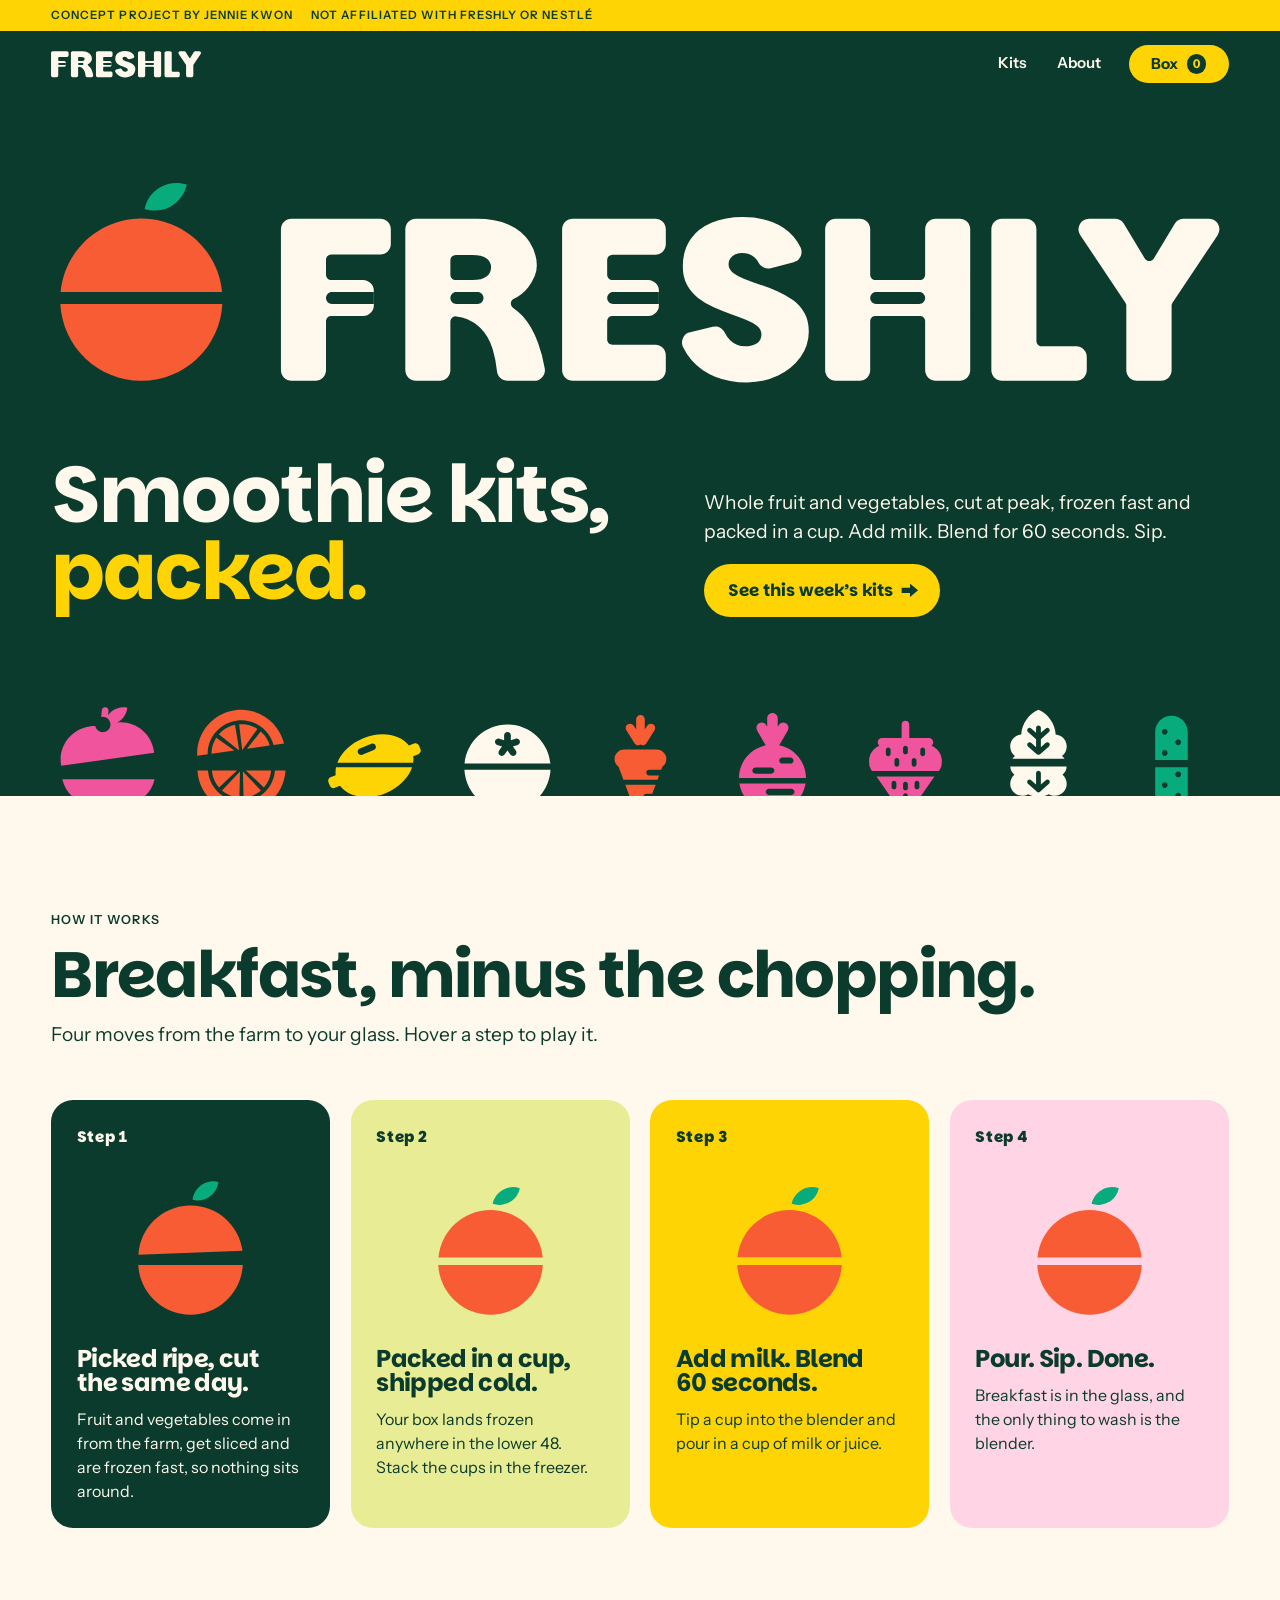
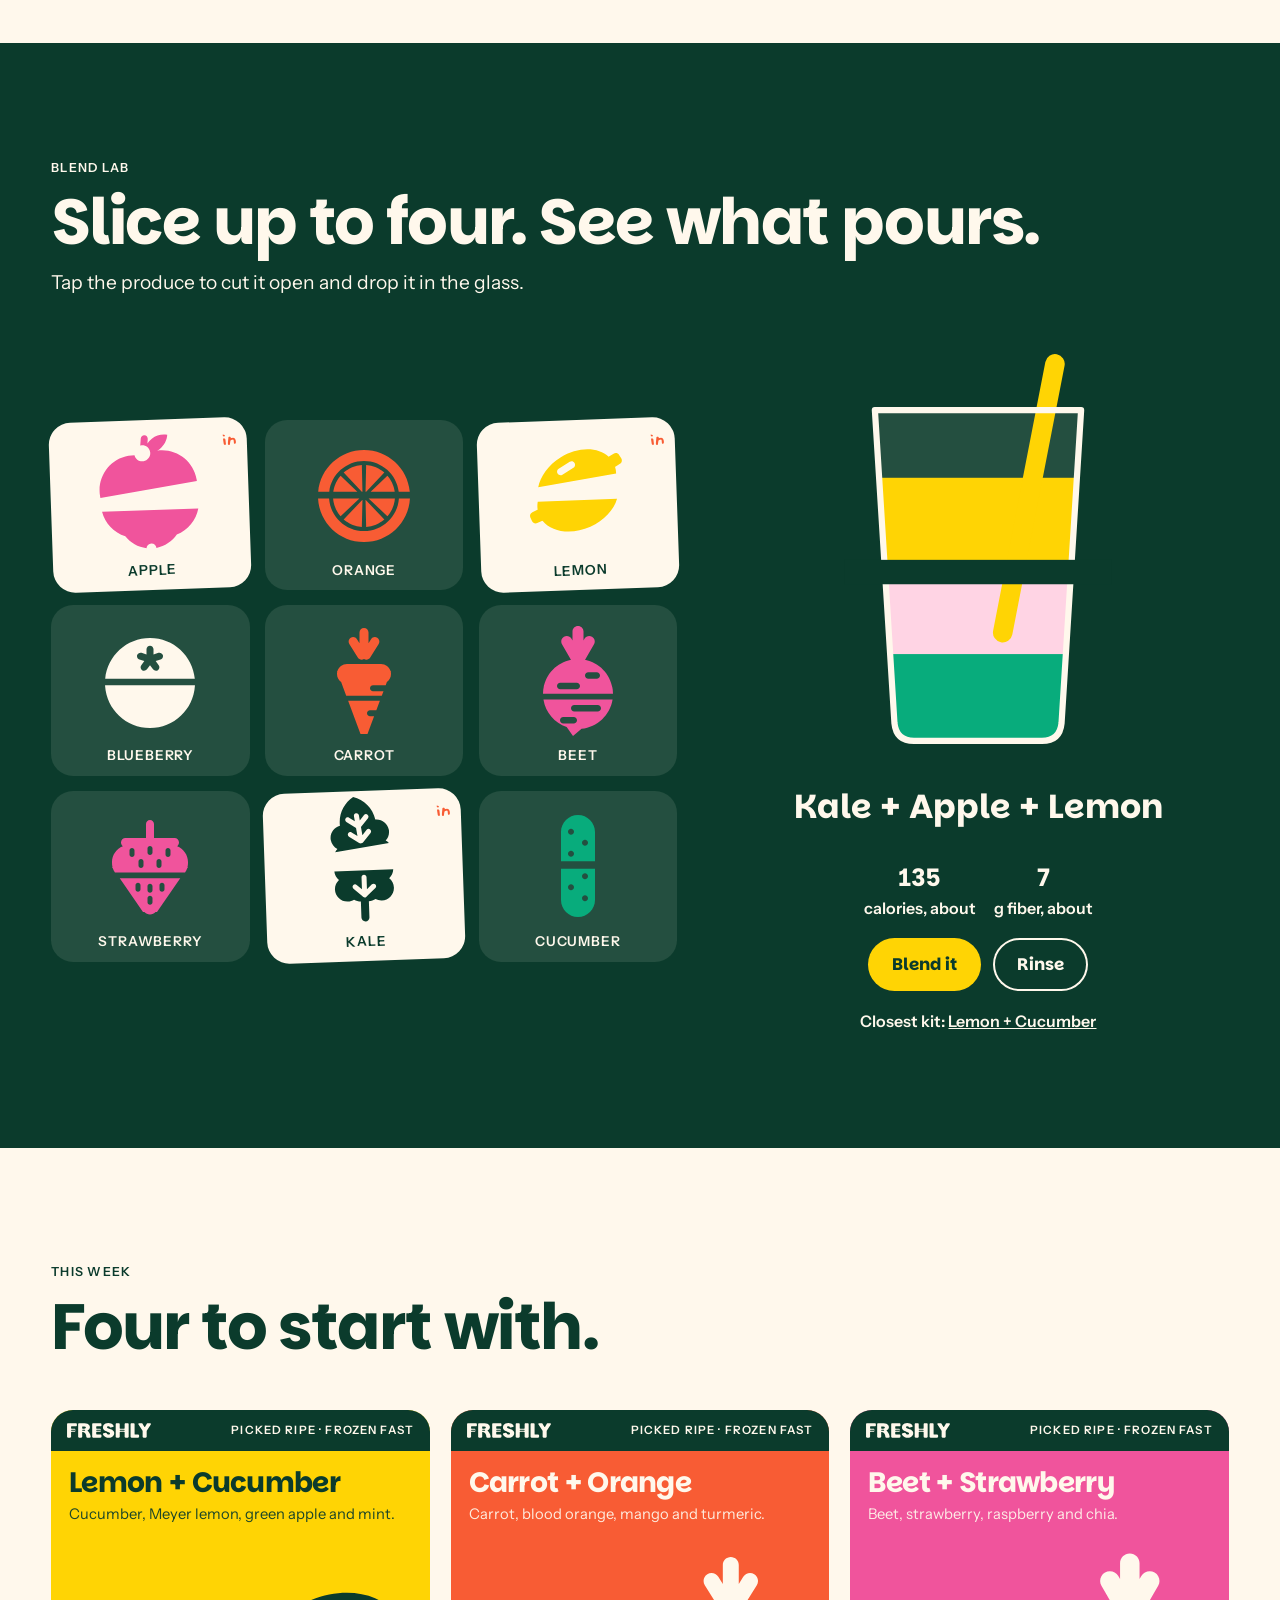
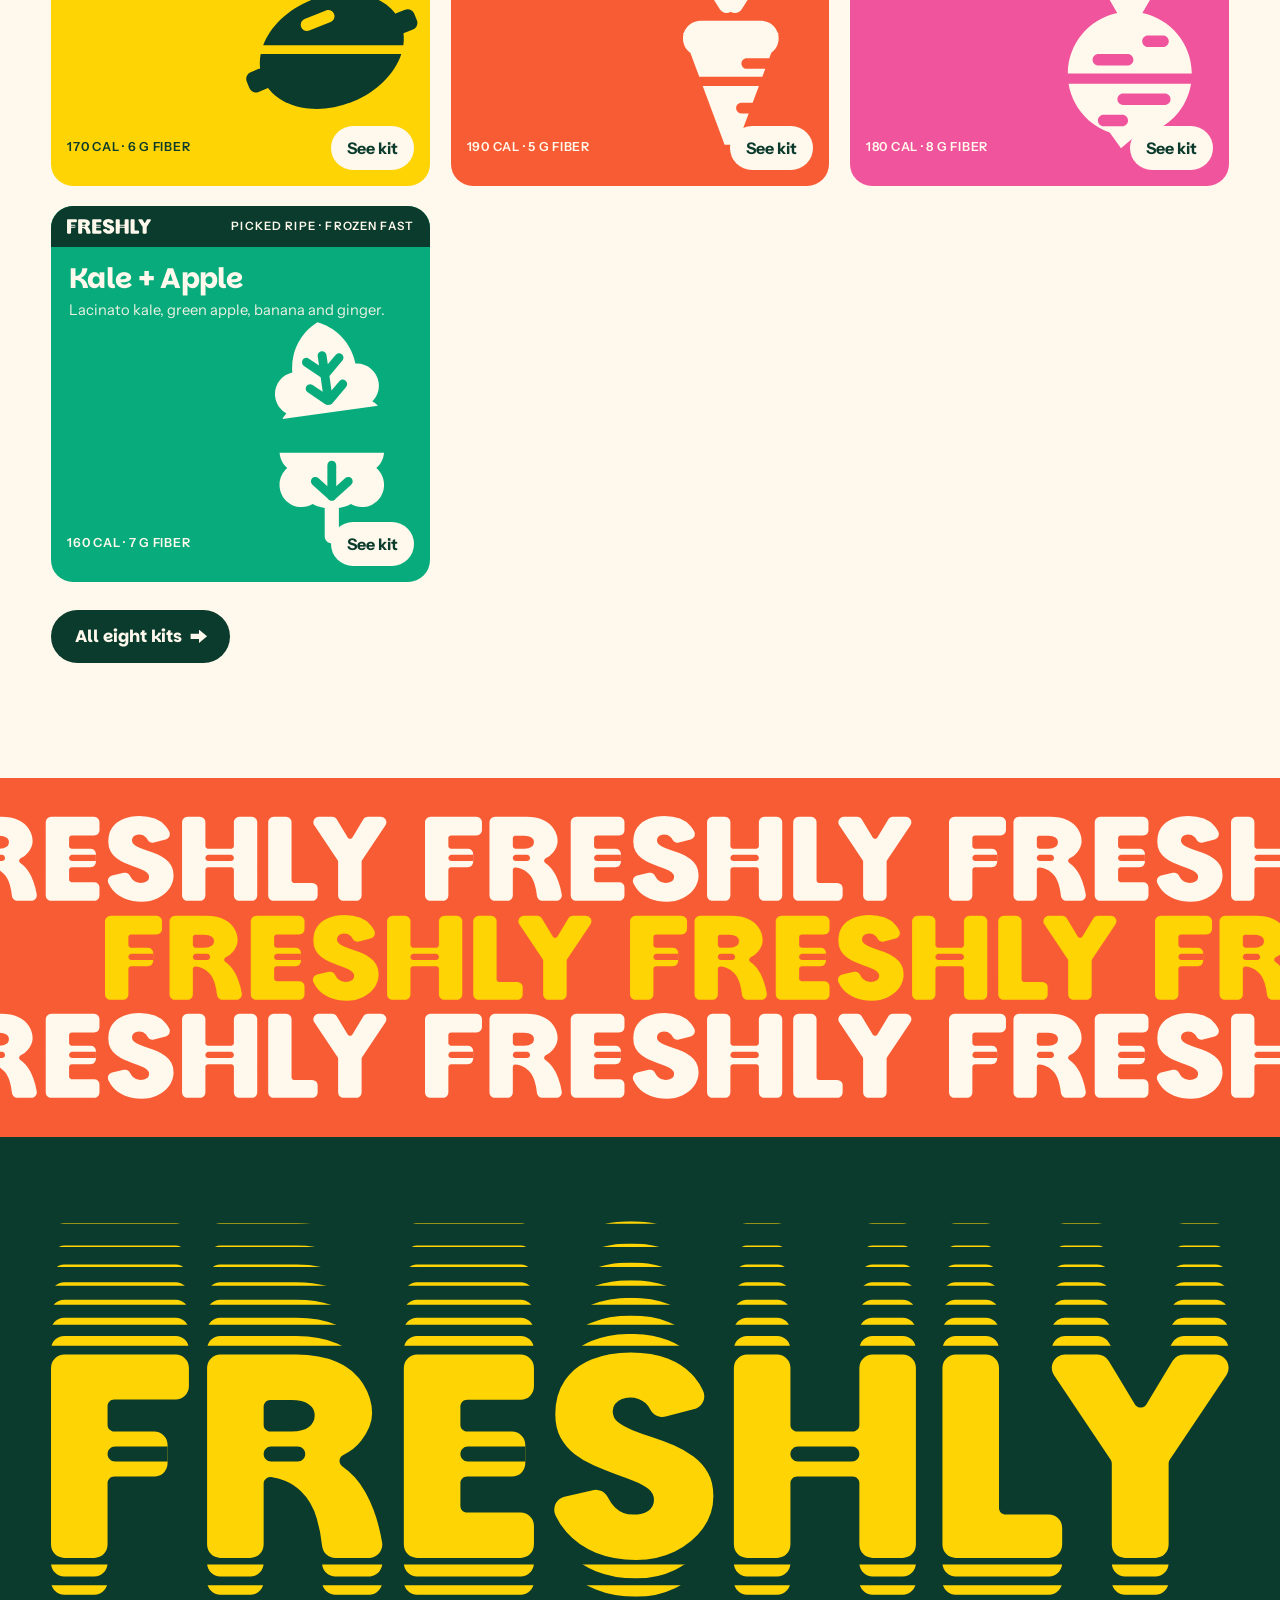
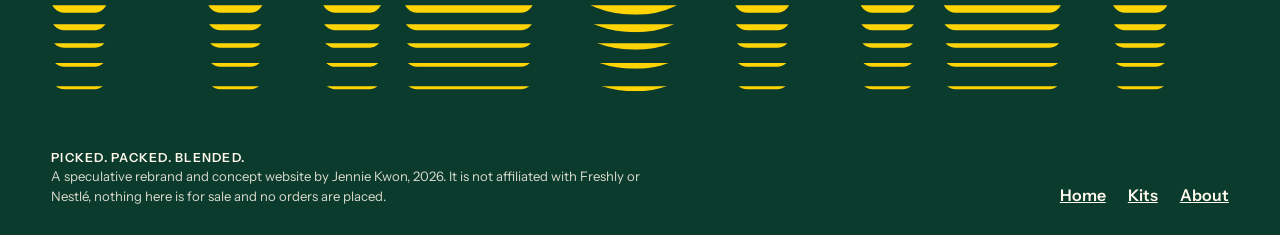
==== index.html @ 8cfa73c0 "About page: mockup photos, credit heading, bold headings - Add an "Out in the world" section with tw" ====
<!doctype html>
<html lang="en">
<head>
<meta charset="utf-8">
<meta name="viewport" content="width=device-width, initial-scale=1, viewport-fit=cover">
<title>Freshly Smoothie Kits</title>
<meta name="description" content="Freshly smoothie kits: whole fruit and vegetables, cut at peak, frozen fast. A speculative rebrand by Jennie Kwon.">
<link rel="preconnect" href="https://fonts.googleapis.com">
<link rel="preconnect" href="https://fonts.gstatic.com" crossorigin>
<link rel="stylesheet" href="https://fonts.googleapis.com/css2?family=Instrument+Sans:ital,wght@0,400..700;1,400..700&family=Mansalva&family=Parkinsans:wght@300..800&display=swap">
<link rel="stylesheet" href="css/site.css?v=20261005b">
</head>
<body>

<main>
  <section class="hero on-deep" aria-labelledby="hero-title">
    <div class="wrap">
      <div class="lockup-stage" id="lockup"></div>
      <div class="hero-copy">
        <h1 id="hero-title">Smoothie kits, <span id="tick">picked.</span></h1>
        <div style="display:grid; gap:18px;">
          <p class="lede">Whole fruit and vegetables, cut at peak, frozen fast and packed in a cup. Add milk. Blend for 60 seconds. Sip.</p>
          <div class="hero-actions">
            <a class="btn" href="menu.html">See this week’s kits <svg class="arrow right" viewBox="0 0 100 124" aria-hidden="true"><path d="M 30 0 L 70 0 L 70 64 L 100 64 L 50 124 L 0 64 L 30 64 Z"/></svg></a>
          </div>
        </div>
      </div>
    </div>
    <div class="shelf-clip"><div class="shelf" id="shelf" aria-label="Produce you can slice open"></div></div>
  </section>

  <section class="section on-oat" aria-labelledby="how-title">
    <div class="wrap">
      <div class="section-head">
        <p class="eyebrow">How it works</p>
        <h2 id="how-title">Breakfast, minus the chopping.</h2>
        <p class="lede">Four moves from the farm to your glass. Hover a step to play it.</p>
      </div>
      <ol class="steps" id="steps" style="list-style:none; padding:0; margin:0;"></ol>
    </div>
  </section>

  <section class="section on-deep" aria-labelledby="lab-title">
    <div class="wrap">
      <div class="section-head">
        <p class="eyebrow">Blend lab</p>
        <h2 id="lab-title">Slice up to four. See what pours.</h2>
        <p class="lede">Tap the produce to cut it open and drop it in the glass.</p>
      </div>
      <div class="lab">
        <div class="picker" id="picker" role="group" aria-label="Choose produce"></div>
        <div class="glass-card">
          <div class="glass" id="glass"></div>
          <p class="blend-name" id="blend-name" aria-live="polite">An empty glass</p>
          <div class="blend-stats"><span><b id="st-cal">0</b>calories, about</span><span><b id="st-fib">0</b>g fiber, about</span></div>
          <div class="hero-actions" style="justify-content:center;">
            <button class="btn" id="blend" type="button">Blend it</button>
            <button class="btn ghost" id="rinse" type="button">Rinse</button>
          </div>
          <p id="closest" style="min-height:1.5em; font-weight:600;"></p>
        </div>
      </div>
    </div>
  </section>

  <section class="section on-oat" aria-labelledby="kits-title">
    <div class="wrap">
      <div class="section-head">
        <p class="eyebrow">This week</p>
        <h2 id="kits-title">Four to start with.</h2>
      </div>
      <div class="kits" id="teaser"></div>
      <p style="margin-top:28px;"><a class="btn" href="menu.html" style="background:var(--deep); color:var(--oat);">All eight kits <svg class="arrow right" viewBox="0 0 100 124" aria-hidden="true"><path d="M 30 0 L 70 0 L 70 64 L 100 64 L 50 124 L 0 64 L 30 64 Z"/></svg></a></p>
    </div>
  </section>

  <section class="on-carrot" aria-label="Freshly, stacked" style="--row2: var(--lemon);">
    <div id="stack"></div>
  </section>
</main>

<script src="https://cdnjs.cloudflare.com/ajax/libs/gsap/3.12.5/gsap.min.js"></script>
<script src="js/assets.js?v=20261005b"></script>
<script src="js/fresh.js?v=20261005b"></script>
<script src="js/home.js?v=20261005b"></script>
</body>
</html>
---- css/site.css ----
/* Freshly — smoothie kits. Speculative rebrand by Jennie Kwon.
   Layout idea: a produce stand. Flat color fields stacked like crates, the wordmark as signage,
   icons you can slice open. One committed look (the brand palette), no dark variant. */
:root {
  --kale: #08AC7C;
  --deep: #0B3B2C;
  --oat: #FFF8EC;
  --carrot: #F85C34;
  --beet: #F0549C;
  --lemon: #FFD404;
  --milk: #F8ACCC;
  --blossom: #FFD4E4;
  --cucumber: #E8EC94;
  --blueberry: #1F2B5B;

  --bg: var(--oat);
  --fg: var(--deep);
  --line: color-mix(in srgb, var(--deep) 18%, transparent);

  --display: "Parkinsans", "Arial Rounded MT Bold", "Trebuchet MS", sans-serif;
  --body: "Instrument Sans", "Helvetica Neue", Arial, sans-serif;
  --hand: "Mansalva", "Bradley Hand", "Comic Sans MS", cursive;

  --gutter: clamp(16px, 4vw, 56px);
  --radius: 22px;
  --spring: cubic-bezier(.34, 1.56, .64, 1);
  --snap: cubic-bezier(.2, .9, .2, 1);
  color-scheme: light;
}

*, *::before, *::after { box-sizing: border-box; }
html { scroll-behavior: smooth; }
body {
  margin: 0;
  background: var(--bg);
  color: var(--fg);
  font-family: var(--body);
  font-size: clamp(16px, 1.05vw, 18px);
  line-height: 1.5;
  -webkit-font-smoothing: antialiased;
  overflow-x: hidden;
}
[hidden] { display: none !important; }
img, svg { max-width: 100%; }
a { color: inherit; }
button { font: inherit; color: inherit; cursor: pointer; }
:focus-visible { outline: 3px solid var(--lemon); outline-offset: 3px; border-radius: 6px; }
h1, h2, h3 { font-family: var(--display); font-weight: 700; line-height: .98; letter-spacing: -.025em; margin: 0; text-wrap: balance; }
p { margin: 0; }
.wrap { padding-inline: var(--gutter); max-width: 1480px; margin-inline: auto; }
.eyebrow { font-weight: 600; font-size: .78rem; letter-spacing: .1em; text-transform: uppercase; }
.hand { font-family: var(--hand); font-weight: 400; letter-spacing: 0; }
.lede { font-size: clamp(1.05rem, 1.5vw, 1.35rem); max-width: 34em; }

/* color fields: every section sets its own ground + ink, and tells the wordmark what to cut with */
.on-deep   { --bg: var(--deep);   --fg: var(--oat);  background: var(--bg); color: var(--fg); }
.on-oat    { --bg: var(--oat);    --fg: var(--deep); background: var(--bg); color: var(--fg); }
.on-kale   { --bg: var(--kale);   --fg: var(--oat);  background: var(--bg); color: var(--fg); }
.on-carrot { --bg: var(--carrot); --fg: var(--oat);  background: var(--bg); color: var(--fg); }
.on-lemon  { --bg: var(--lemon);  --fg: var(--deep); background: var(--bg); color: var(--fg); }
.on-beet   { --bg: var(--beet);   --fg: var(--oat);  background: var(--bg); color: var(--fg); }
.on-blossom{ --bg: var(--blossom);--fg: var(--deep); background: var(--bg); color: var(--fg); }
.on-cucumber{--bg: var(--cucumber);--fg: var(--deep);background: var(--bg); color: var(--fg); }
.on-blueberry{--bg: var(--blueberry);--fg: var(--oat);background: var(--bg); color: var(--fg); }
.on-milk   { --bg: var(--milk);   --fg: var(--deep); background: var(--bg); color: var(--fg); }

/* ---------- header ---------- */
.concept-note {
  margin: 0; padding: 7px var(--gutter); display: flex; flex-wrap: wrap; gap: 2px 18px;
  background: var(--lemon); color: var(--deep);
  font-weight: 600; font-size: .72rem; letter-spacing: .09em; text-transform: uppercase;
}
.site-head {
  position: sticky; top: env(safe-area-inset-top, 0px); z-index: 40;
  display: flex; align-items: center; justify-content: space-between; gap: 16px;
  padding: 14px var(--gutter);
  background: var(--deep); color: var(--oat); --bg: var(--deep);
}
.site-head .brand { display: block; width: clamp(108px, 12vw, 150px); color: var(--oat); }
.site-head nav { display: flex; align-items: center; gap: clamp(10px, 2vw, 28px); font-weight: 600; font-size: .95rem; }
.site-head nav a { text-decoration: none; }
.site-head nav a:not(.box-pill) { padding: 6px 2px; border-bottom: 2px solid transparent; }
.site-head nav a:not(.box-pill):hover, .site-head nav a[aria-current="page"] { border-bottom-color: var(--lemon); }
.box-pill {
  display: inline-flex; align-items: center; justify-content: center; gap: 9px; min-width: 6.6em; border-radius: 999px;
  background: var(--lemon); color: var(--deep); padding: 9px 22px; font-weight: 700; line-height: 1; text-decoration: none;
  transition: transform .35s var(--spring);
}
.box-pill:hover { transform: scale(1.06) rotate(-2deg); }
.box-pill .n { display: inline-grid; place-items: center; min-width: 1.6em; height: 1.6em; border-radius: 999px; background: var(--deep); color: var(--lemon); font-size: .8em; font-variant-numeric: tabular-nums; }
.box-pill.bump { animation: bump .5s var(--spring); }
@keyframes bump { 40% { transform: scale(1.25) rotate(-6deg); } }

/* ---------- buttons ---------- */
.btn {
  display: inline-flex; align-items: center; gap: 10px; border: 0; border-radius: 999px; text-decoration: none;
  font-family: var(--display); font-weight: 700; font-size: 1.05rem; padding: 14px 24px;
  background: var(--lemon); color: var(--deep);
  transition: transform .35s var(--spring), background .2s;
}
/* Hover states grow or tilt in place. They never slide away: an element that moves out from under a resting
   cursor loses its hover, comes back, and flickers. */
.btn:hover { transform: scale(1.05) rotate(-1.5deg); }
.btn:active { transform: scale(.96); }
.btn.ghost { background: transparent; color: inherit; box-shadow: inset 0 0 0 2px currentColor; }
.btn .arrow { width: .8em; transition: transform .35s var(--spring); }
.btn:hover .arrow { transform: translateX(5px); }
.arrow { display: inline-block; width: 1em; fill: currentColor; }
.arrow.right { rotate: -90deg; } .arrow.left { rotate: 90deg; } .arrow.up { rotate: 180deg; }

/* ---------- wordmark, symbol, icons ---------- */
.wm { display: block; width: 100%; height: auto; overflow: visible; color: inherit; }
.wm .wm-body { fill: currentColor; }
.wm .wm-cut { fill: var(--cut, var(--bg)); }
.wm .wm-l { transform-box: fill-box; transform-origin: 50% 100%; }
.sym { display: block; width: 100%; height: auto; overflow: visible; }
.sym .sym-orange { fill: var(--orange, var(--carrot)); }
.sym .sym-leaf { fill: var(--leaf, var(--kale)); }
.sym .sym-dome, .sym .sym-leaf-g { transition: transform .55s var(--spring); transform-box: view-box; }
.sym.liftable:hover .sym-dome, .sym.open .sym-dome { transform: translateY(-16px) rotate(-7deg); }
.sym.liftable:hover .sym-leaf-g, .sym.open .sym-leaf-g { transform: translateY(-22px) rotate(-14deg); }

.icon { display: block; width: 100%; height: auto; overflow: visible; fill: currentColor; }
.icon .ico-top, .icon .ico-bot { transition: transform .5s var(--spring); transform-box: view-box; }
.cuttable:hover .sym-dome { transform: translateY(-16px) rotate(-7deg); }
.cuttable:hover .sym-leaf-g { transform: translateY(-22px) rotate(-14deg); }
.cuttable:hover .ico-top, .cuttable:focus-visible .ico-top, .is-open .ico-top { transform: translateY(-13px) rotate(-8deg); }
.cuttable:hover .ico-bot, .cuttable:focus-visible .ico-bot, .is-open .ico-bot { transform: translateY(5px); }
.doodle { display: block; width: 100%; height: auto; overflow: visible; color: inherit; }

/* ---------- interactive type ---------- */
.wave { font-variation-settings: "wght" 700; }
.wave .ch { display: inline-block; text-align: center; font-variation-settings: "wght" var(--w, 700); }   /* eased in script, box width locked there too */
.wave.measuring .ch { font-variation-settings: "wght" 700 !important; }

.ticker { display: inline-grid; height: 1.05em; overflow: hidden; vertical-align: bottom; }
.ticker > span { grid-area: 1 / 1; display: block; transform: translateY(110%); }
.ticker > span.in { transform: none; transition: transform .6s var(--spring); }
.ticker > span.out { transform: translateY(-110%); transition: transform .45s var(--snap); }

.stack-marquee { overflow: hidden; padding-block: clamp(18px, 3vw, 40px); display: grid; gap: clamp(6px, 1vw, 14px); }
.stack-marquee .row { display: flex; gap: clamp(18px, 3vw, 48px); width: max-content; will-change: transform; }
.stack-marquee .row .wm { width: clamp(280px, 38vw, 620px); flex: none; }
.stack-marquee .row:nth-child(2) { color: var(--row2, var(--lemon)); }

/* ---------- hero ---------- */
.hero { padding-block: clamp(28px, 5vw, 72px) 0; position: relative; }
.hero .lockup-stage { width: min(100%, 1180px); }
.hero .lockup-stage svg { display: block; width: 100%; height: auto; overflow: visible; }
.hero-copy { display: grid; gap: 22px; margin-top: clamp(26px, 4vw, 54px); grid-template-columns: minmax(0, 1.2fr) minmax(0, 1fr); align-items: end; }
.hero-copy h1 { font-size: clamp(2.3rem, 6.2vw, 5.6rem); }
.hero-copy h1 .ticker { color: var(--lemon); }
.hero-actions { display: flex; flex-wrap: wrap; gap: 12px; align-items: center; }
.shelf { display: grid; grid-template-columns: repeat(9, minmax(0, 1fr)); gap: clamp(4px, 1.4vw, 22px); margin-top: clamp(30px, 5vw, 70px); padding-inline: var(--gutter); }
.shelf button { background: none; border: 0; padding: 0; translate: 0 22%; transition: translate .45s var(--spring); }
.shelf button:hover, .shelf button:focus-visible { translate: 0 6%; }
.shelf-clip { overflow: hidden; }

/* ---------- sections ---------- */
.section { padding-block: clamp(56px, 9vw, 130px); }
.section-head { display: grid; gap: 14px; margin-bottom: clamp(26px, 4vw, 56px); }
.section-head h2 { font-size: clamp(2rem, 5vw, 4.4rem); }

.steps { display: grid; grid-template-columns: repeat(4, minmax(0, 1fr)); gap: clamp(12px, 1.6vw, 24px); }
.step { --pad: clamp(18px, 2vw, 28px); border-radius: var(--radius); padding: var(--pad); display: grid; gap: 12px; align-content: start; min-width: 0; overflow: hidden; transition: transform .45s var(--spring); }
.step:hover { transform: scale(1.025) rotate(-.6deg); }
.step-art { margin-inline: calc(-1 * var(--pad)); }   /* full bleed, so the orange can roll off the card's own edge */
.step h3 { font-size: clamp(1.3rem, 1.9vw, 1.8rem); }
.step .num { font-family: var(--display); font-weight: 800; font-size: .95rem; letter-spacing: .04em; }

/* blend lab */
.lab { display: grid; grid-template-columns: minmax(0, 1.25fr) minmax(0, 1fr); gap: clamp(20px, 4vw, 64px); align-items: center; }
.picker { display: grid; grid-template-columns: repeat(3, minmax(0, 1fr)); gap: clamp(8px, 1.2vw, 16px); }
.pick { position: relative; border: 0; border-radius: var(--radius); background: color-mix(in srgb, var(--oat) 10%, transparent); padding: 14px 14px 10px; display: grid; gap: 6px; justify-items: center; color: var(--c, var(--oat)); transition: background .25s, transform .35s var(--spring); }
.pick .icon { width: min(100%, 120px); }
.pick span { color: var(--oat); font-weight: 600; font-size: .85rem; letter-spacing: .06em; text-transform: uppercase; }
.pick[aria-pressed="true"] { background: var(--oat); color: var(--c-on, var(--c)); transform: rotate(-2deg); }
.pick[aria-pressed="true"] span { color: var(--deep); }
.pick[aria-pressed="true"]::after { content: "in"; position: absolute; top: 8px; right: 10px; font-family: var(--hand); font-size: 1.2rem; color: var(--carrot); }
.pick:disabled { opacity: .35; cursor: not-allowed; }
.glass-card { display: grid; gap: 18px; justify-items: center; text-align: center; }
.glass { width: min(100%, 300px); aspect-ratio: 3 / 4; position: relative; }
.glass svg { width: 100%; height: 100%; overflow: visible; }
.glass .layer { transition: y .6s var(--spring), height .6s var(--spring), fill .5s; }
.glass.blending .liquid { animation: slosh .9s ease-in-out; transform-box: fill-box; transform-origin: 50% 100%; }
@keyframes slosh { 20% { transform: skewX(9deg) scaleY(1.03); } 45% { transform: skewX(-8deg) scaleY(.98); } 70% { transform: skewX(5deg); } }
.blend-name { font-family: var(--display); font-weight: 700; font-size: clamp(1.4rem, 2.6vw, 2.2rem); line-height: 1.05; min-height: 2.1em; display: grid; place-items: center; }
.blend-stats { display: flex; gap: 18px; justify-content: center; font-weight: 600; font-variant-numeric: tabular-nums; }
.blend-stats b { font-family: var(--display); font-size: 1.5rem; display: block; }

/* kit cards */
.kits { display: grid; grid-template-columns: repeat(auto-fill, minmax(min(100%, 280px), 1fr)); gap: clamp(12px, 1.6vw, 24px); }
.kit { --bg: var(--kc); position: relative; border-radius: var(--radius); background: var(--kc); color: var(--ki); display: grid; grid-template-rows: auto 1fr auto; overflow: hidden; min-width: 0; transition: transform .45s var(--spring); }
.kit:hover { transform: scale(1.02) rotate(-.6deg); }
.kit .lid { background: var(--deep); color: var(--oat); --bg: var(--deep); display: flex; justify-content: space-between; align-items: center; gap: 10px; padding: 12px 16px; font-size: .72rem; font-weight: 600; letter-spacing: .1em; text-transform: uppercase; }
.kit .lid .wm { width: 84px; }
.kit .open { all: unset; cursor: pointer; display: grid; padding: 18px 18px 8px; gap: 6px; }
.kit .open:focus-visible { outline: 3px solid var(--deep); outline-offset: -6px; border-radius: var(--radius); }
.kit h3 { font-size: clamp(1.5rem, 2.2vw, 2rem); }
.kit .desc { font-size: .92rem; max-width: 24em; opacity: .92; }
.kit .hero-ico { width: 62%; margin: 10px 0 -14% auto; color: var(--kb); translate: 12% 0; }
.kit .foot { display: flex; align-items: center; justify-content: space-between; gap: 10px; padding: 12px 16px 16px; position: relative; }
.kit .meta { font-size: .78rem; font-weight: 600; letter-spacing: .06em; text-transform: uppercase; }
.stepper { display: inline-flex; align-items: center; gap: 2px; background: var(--oat); color: var(--deep); border-radius: 999px; padding: 4px; font-weight: 700; }
.stepper button { border: 0; background: var(--deep); color: var(--oat); width: 34px; height: 34px; border-radius: 999px; font-size: 1.2rem; line-height: 1; display: grid; place-items: center; transition: transform .3s var(--spring); }
.stepper button:hover { transform: scale(1.12); }
.stepper button:disabled { opacity: .3; cursor: not-allowed; transform: none; }
.stepper output { min-width: 2ch; text-align: center; font-variant-numeric: tabular-nums; }
.add { border: 0; border-radius: 999px; background: var(--oat); color: var(--deep); font-weight: 700; padding: 10px 16px; transition: transform .3s var(--spring); }
.add:hover { transform: scale(1.07) rotate(-2deg); }

/* filters */
.chips { display: flex; flex-wrap: wrap; gap: 8px; }
.chip { border: 0; border-radius: 999px; padding: 9px 16px; font-weight: 600; background: transparent; box-shadow: inset 0 0 0 2px var(--deep); color: var(--deep); transition: transform .3s var(--spring), background .2s, color .2s; }
.chip:hover { transform: scale(1.06); }
.chip[aria-pressed="true"] { background: var(--deep); color: var(--oat); }

/* box bar */
.boxbar { position: sticky; bottom: 0; z-index: 30; background: var(--deep); color: var(--oat); --bg: var(--deep); padding: 12px var(--gutter) calc(12px + env(safe-area-inset-bottom, 0px)); display: flex; flex-wrap: wrap; gap: 12px 22px; align-items: center; justify-content: space-between; }
.boxbar .sizes { display: inline-flex; background: color-mix(in srgb, var(--oat) 14%, transparent); border-radius: 999px; padding: 4px; }
.boxbar .sizes button { border: 0; background: none; color: var(--oat); padding: 6px 14px; border-radius: 999px; font-weight: 700; }
.boxbar .sizes button[aria-pressed="true"] { background: var(--lemon); color: var(--deep); }
.slots { display: flex; gap: 5px; flex-wrap: wrap; flex: 1 1 220px; min-width: 0; }
.slot { width: 20px; height: 20px; border-radius: 6px; background: color-mix(in srgb, var(--oat) 16%, transparent); transition: background .3s, transform .4s var(--spring); }
.slot.full { transform: scale(1.12); }
.boxbar .sum { font-family: var(--display); font-weight: 700; font-variant-numeric: tabular-nums; }
.box-orange { flex: none; width: 50px; height: 50px; border-radius: 50%; overflow: hidden; background: color-mix(in srgb, var(--oat) 14%, transparent); }
.boxbar .note { font-size: .8rem; opacity: .8; flex-basis: 100%; }

/* dialog */
dialog.sheet { border: 0; padding: 0; border-radius: var(--radius); width: min(920px, calc(100vw - 24px)); max-height: calc(100dvh - 24px); background: var(--oat); color: var(--deep); overflow: auto; }
dialog.sheet::backdrop { background: color-mix(in srgb, var(--deep) 62%, transparent); }
.sheet-grid { display: grid; grid-template-columns: minmax(0, 1fr) minmax(0, 1.1fr); }
.sheet-art { --bg: var(--kc); background: var(--kc); color: var(--kb); padding: clamp(20px, 4vw, 48px); display: grid; place-items: center; }
.sheet-art .icon { width: min(100%, 320px); }
.sheet-body { padding: clamp(20px, 3vw, 40px); display: grid; gap: 16px; align-content: start; }
.sheet-body h2 { font-size: clamp(1.8rem, 3.4vw, 3rem); }
.facts { display: grid; grid-template-columns: repeat(4, minmax(0, 1fr)); gap: 8px; border-block: 2px solid var(--deep); padding-block: 12px; }
.facts b { font-family: var(--display); font-size: 1.6rem; display: block; line-height: 1; }
.facts span { font-size: .78rem; }
.how { display: grid; gap: 6px; padding: 0; margin: 0; list-style: none; counter-reset: how; }
.how li { counter-increment: how; display: grid; grid-template-columns: 1.8em 1fr; }
.how li::before { content: counter(how); font-family: var(--display); font-weight: 800; }
.close-x { position: absolute; top: 12px; right: 12px; width: 40px; height: 40px; border-radius: 999px; border: 0; background: var(--deep); color: var(--oat); font-size: 1.3rem; z-index: 2; }

/* about */
.story { display: grid; grid-template-columns: minmax(0, 1fr) minmax(0, 1fr); gap: clamp(20px, 5vw, 80px); }
.story p + p { margin-top: 1em; }
.timeline { display: grid; grid-template-columns: repeat(4, minmax(0, 1fr)); gap: clamp(10px, 2vw, 28px); padding: 0; margin: 0; list-style: none; }
.timeline li { border-top: 3px solid currentColor; padding-top: 14px; display: grid; gap: 6px; align-content: start; }
.timeline b { font-family: var(--display); font-size: clamp(1.6rem, 3.4vw, 3.2rem); line-height: 1; }
.cutdemo { display: grid; gap: 22px; }
.cutline { padding-top: clamp(30px, 5vw, 64px); display: flex; align-items: center; gap: clamp(8px, 2vw, 30px); justify-content: space-between; }
.cutline > * { flex: 1 1 0; min-width: 0; }
.cutline .sym { max-width: 150px; }
.range { display: grid; gap: 8px; max-width: 420px; font-weight: 600; }
input[type="range"] { width: 100%; accent-color: var(--carrot); height: 28px; }
.tester { border-radius: var(--radius); padding: clamp(18px, 3vw, 44px); display: grid; gap: 22px; }
.tester [contenteditable] { font-family: var(--display); font-size: clamp(2.4rem, 9vw, 8.5rem); line-height: .95; letter-spacing: -.03em; outline: none; overflow-wrap: anywhere; font-variation-settings: "wght" var(--tw, 700); }
.tester.cut [contenteditable] { background: linear-gradient(to bottom, var(--fg) 0 45.25%, transparent 45.25% 52.6%, var(--fg) 52.6% 100%); background-size: 100% .95em; background-repeat: repeat-y; -webkit-background-clip: text; background-clip: text; color: transparent; -webkit-text-fill-color: transparent; caret-color: var(--fg); }
.tester-controls { display: flex; flex-wrap: wrap; gap: 14px 26px; align-items: center; }
.swatches { display: grid; grid-template-columns: repeat(auto-fit, minmax(min(100%, 220px), 1fr)); gap: 10px; }
.swatch { border: 0; border-radius: var(--radius); padding: 16px; min-height: 130px; display: grid; align-content: end; gap: 2px; text-align: left; background: var(--c); color: var(--i); transition: transform .4s var(--spring); }
.swatch:hover { transform: scale(1.04) rotate(-1.5deg); }
.swatch b { font-family: var(--display); font-size: 1.15rem; }
.swatch span { font-size: .82rem; font-variant-numeric: tabular-nums; letter-spacing: .04em; }
.doodle-row { display: grid; grid-template-columns: repeat(6, minmax(0, 1fr)); gap: clamp(6px, 2vw, 24px); }
/* mockup photos: a mosaic of 3:2 tiles. The photo zooms inside its frame, so the frame itself never moves. */
.shots { display: grid; grid-template-columns: repeat(4, minmax(0, 1fr)); gap: clamp(8px, 1.2vw, 18px); grid-auto-flow: dense; }
.shot { all: unset; box-sizing: border-box; position: relative; display: block; aspect-ratio: 3 / 2; min-width: 0; border-radius: var(--radius); overflow: hidden; cursor: zoom-in; background: var(--line); }
.shot.big { grid-column: span 2; grid-row: span 2; aspect-ratio: auto; }
.shot.tall { grid-row: span 2; aspect-ratio: auto; }
.shot img { display: block; width: 100%; height: 100%; max-width: none; object-fit: cover; transition: transform .7s var(--snap); }
.shot:hover img, .shot:focus-visible img { transform: scale(1.06); }
.shot:focus-visible { outline: 3px solid var(--carrot); outline-offset: 3px; }
.shot-tag { position: absolute; left: 12px; bottom: 12px; background: var(--oat); color: var(--deep); border-radius: 999px; padding: 6px 12px; font-weight: 600; font-size: .72rem; letter-spacing: .08em; text-transform: uppercase; }
.fine-print { font-size: .82rem; opacity: .8; }
.credit-name { font-family: var(--display); font-weight: 700; font-size: clamp(2.2rem, 4.6vw, 4.2rem); line-height: 1; letter-spacing: -.025em; margin-bottom: .45em; }
dialog.lightbox { border: 0; padding: 0; background: transparent; color: var(--oat); max-width: min(1400px, calc(100vw - 24px)); max-height: calc(100dvh - 24px); overflow: visible; }
dialog.lightbox::backdrop { background: color-mix(in srgb, var(--deep) 86%, transparent); }
dialog.lightbox img { display: block; width: auto; height: auto; max-width: 100%; max-height: calc(100dvh - 96px); margin-inline: auto; border-radius: var(--radius); }
dialog.lightbox p { margin-top: 12px; font-weight: 600; font-size: .85rem; letter-spacing: .08em; text-transform: uppercase; }
.doodle-row .doodle { transition: transform .5s var(--spring); }
.doodle-row .doodle:hover { transform: rotate(-8deg) scale(1.12); }

/* motion stages: a framed piece of the identity that plays when it comes into view and answers the pointer */
.stage { border-radius: var(--radius); aspect-ratio: 16 / 9; max-width: 100%; position: relative; overflow: hidden; display: grid; place-items: center; }
.stage.loose { overflow: visible; border-radius: 0; }   /* tiles may fly past the frame on their way in */
.type-head { display: grid; grid-template-columns: minmax(0, 1fr) minmax(0, 1fr); gap: clamp(20px, 4vw, 64px); align-items: end; }
.klist { display: grid; grid-template-columns: auto minmax(0, 1fr); align-items: center; gap: clamp(10px, 2vw, 28px); padding-inline: clamp(16px, 5vw, 70px); height: 100%; width: 100%; }
.klist .k-arrow { width: clamp(28px, 5vw, 70px); color: var(--lemon); }
.k-window { height: 100%; overflow: hidden; position: relative; }
.k-track { position: absolute; left: 0; top: 50%; display: grid; transition: transform .7s var(--spring); }
.k-track span { font-family: var(--display); font-weight: 800; font-size: clamp(1.5rem, 4.4vw, 4.2rem); line-height: 1.14; letter-spacing: -.03em; opacity: .32; transition: opacity .4s; white-space: nowrap; }
.k-track span.on { opacity: 1; }
.bento { display: grid; grid-template-columns: repeat(4, minmax(0, 1fr)); grid-template-rows: repeat(2, minmax(0, 1fr)); gap: clamp(6px, 1vw, 14px); width: 100%; height: 100%; }
.bento > div { border-radius: calc(var(--radius) * .7); display: grid; place-items: center; overflow: hidden; padding: clamp(8px, 1.6vw, 26px); min-width: 0; min-height: 0; transition: transform .45s var(--spring); }
.bento > div:hover { transform: scale(1.03) rotate(-1.2deg); }
.bento .bars span { transform-origin: 50% 100%; transition: transform .45s var(--spring); }
.bento .bars:hover span:nth-child(odd) { transform: scaleY(.62); }
.bento .bars:hover span:nth-child(even) { transform: scaleY(.84); }
.bento .aa { font-variation-settings: "wght" 800; transition: font-variation-settings .35s ease; }
.bento .aa:hover { font-variation-settings: "wght" 300; }
.bento .stackw .wm { transition: transform .45s var(--spring); }
.bento > div:hover .stackw .wm:nth-child(odd) { transform: translateX(-4%); }
.bento > div:hover .stackw .wm:nth-child(even) { transform: translateX(4%); }
.bento .wide { grid-column: span 2; }
.bento .bars { padding: 0; display: grid; grid-template-columns: repeat(5, 1fr); place-items: stretch; }
.bento .aa { font-family: var(--display); font-weight: 800; font-size: clamp(2rem, 7vw, 7rem); line-height: 1; }
.bento .stackw { display: grid; gap: 5%; width: 78%; }
.bento .sym, .bento .icon { max-height: 100%; }

/* footer */
.site-foot { padding-block: clamp(40px, 6vw, 90px) calc(28px + env(safe-area-inset-bottom, 0px)); display: grid; gap: clamp(22px, 4vw, 50px); }
.site-foot .wrap { width: 100%; }
.site-foot .echo-stage { color: var(--lemon); }
.site-foot .echo { width: 100%; display: block; height: auto; overflow: visible; }
.foot-grid { display: flex; flex-wrap: wrap; gap: 16px 40px; justify-content: space-between; align-items: end; }
.foot-grid nav { display: flex; gap: 22px; font-weight: 600; }
.foot-grid .fine { font-size: .82rem; max-width: 46em; opacity: .85; }

.toast { position: fixed; left: 50%; bottom: calc(86px + env(safe-area-inset-bottom, 0px)); translate: -50% 20px; background: var(--deep); color: var(--oat); padding: 10px 18px; border-radius: 999px; font-weight: 600; opacity: 0; pointer-events: none; transition: opacity .25s, translate .4s var(--spring); z-index: 60; }
.toast.show { opacity: 1; translate: -50% 0; }

/* ---------- narrow ---------- */
@media (max-width: 860px) {
  .hero-copy, .lab, .story, .sheet-grid, .type-head { grid-template-columns: minmax(0, 1fr); }
  .timeline { grid-template-columns: repeat(2, minmax(0, 1fr)); }
  .shelf { grid-template-columns: repeat(5, minmax(0, 1fr)); }
  .shelf button:nth-child(n+6) { display: none; }
  .doodle-row { grid-template-columns: repeat(4, minmax(0, 1fr)); }
  .cutline { flex-wrap: wrap; }
  .cutline > * { flex-basis: 28%; }
  .facts { grid-template-columns: repeat(2, minmax(0, 1fr)); }
}
@media (max-width: 1100px) { .steps { grid-template-columns: repeat(2, minmax(0, 1fr)); } }
@media (max-width: 860px) { .shots { grid-template-columns: repeat(2, minmax(0, 1fr)); } }
@media (max-width: 560px) {
  .steps { grid-template-columns: minmax(0, 1fr); }
  .shots { grid-template-columns: minmax(0, 1fr); }
  .shot.big, .shot.tall { grid-column: auto; grid-row: auto; }
  .shot.big { aspect-ratio: 3 / 2; } .shot.tall { aspect-ratio: 3 / 4; }
}
@media (prefers-reduced-motion: reduce) {
  *, *::before, *::after { animation-duration: .001s !important; transition-duration: .001s !important; scroll-behavior: auto !important; }
}
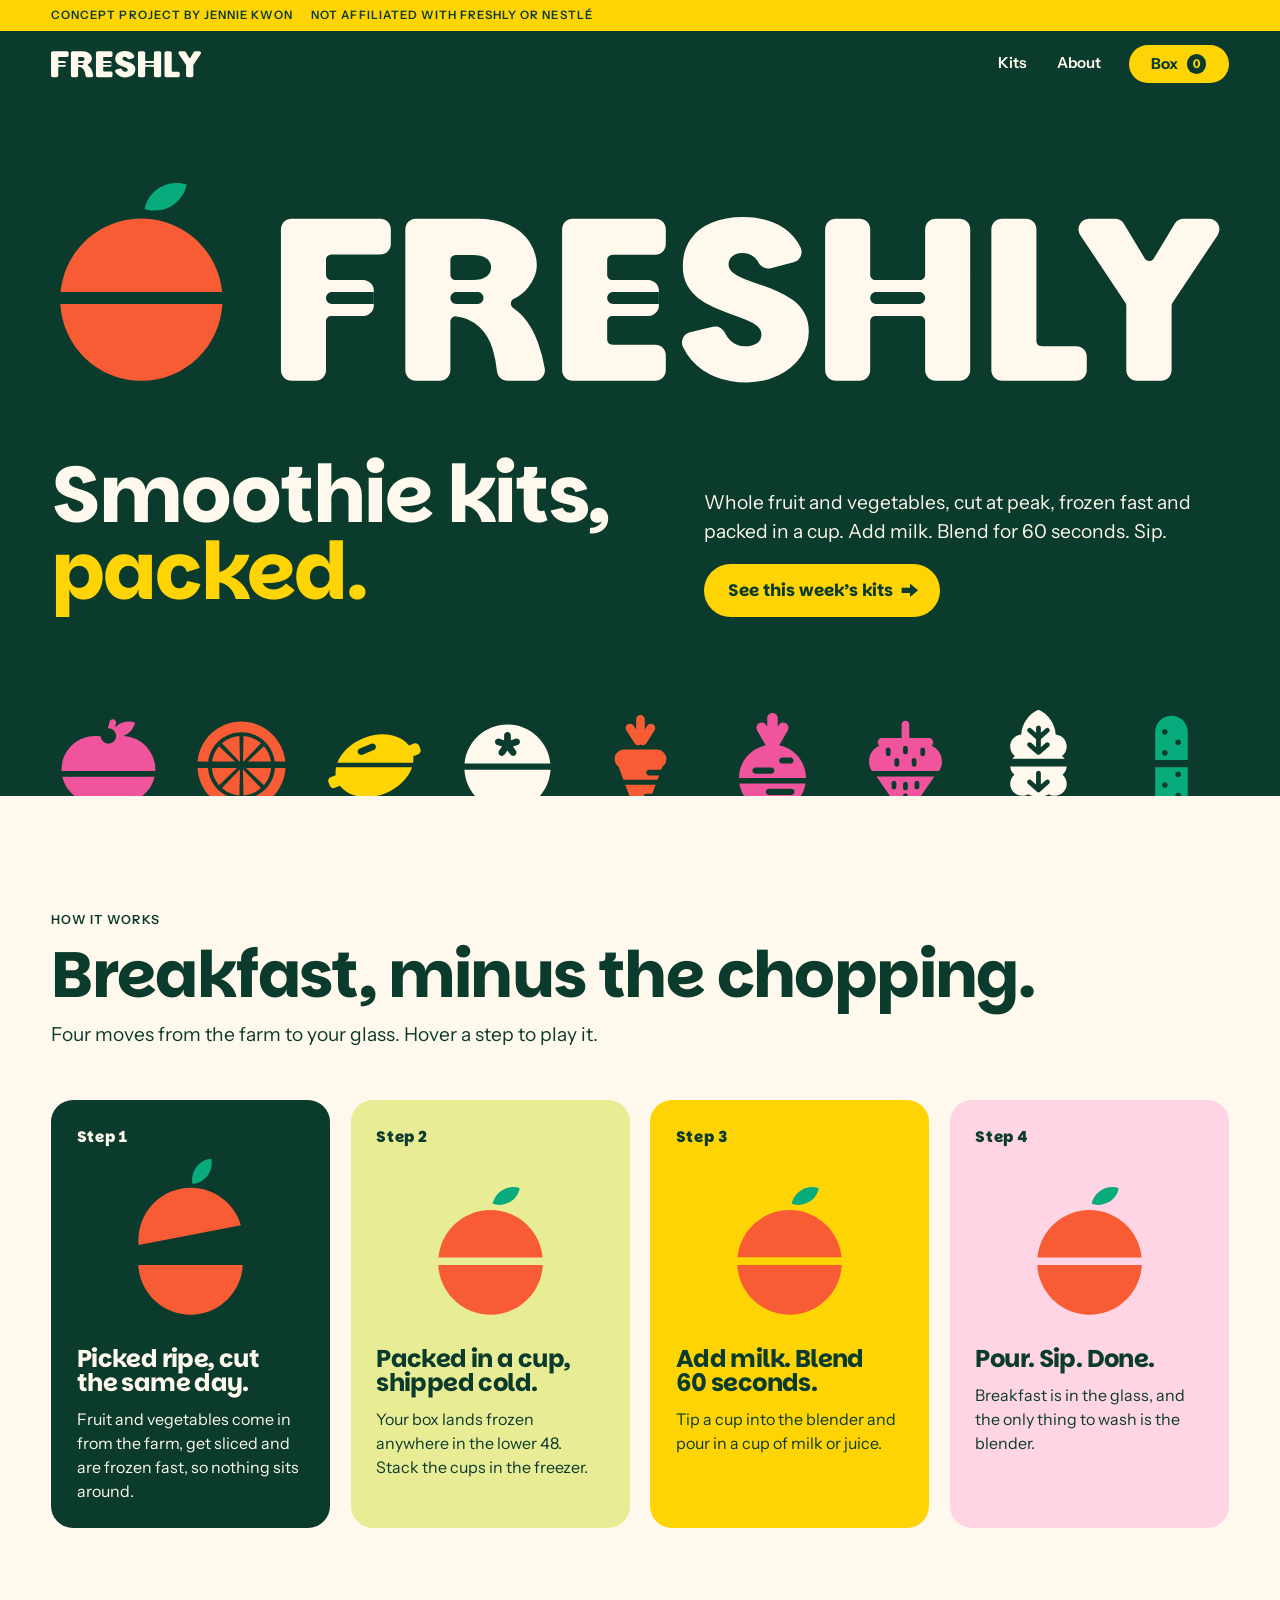
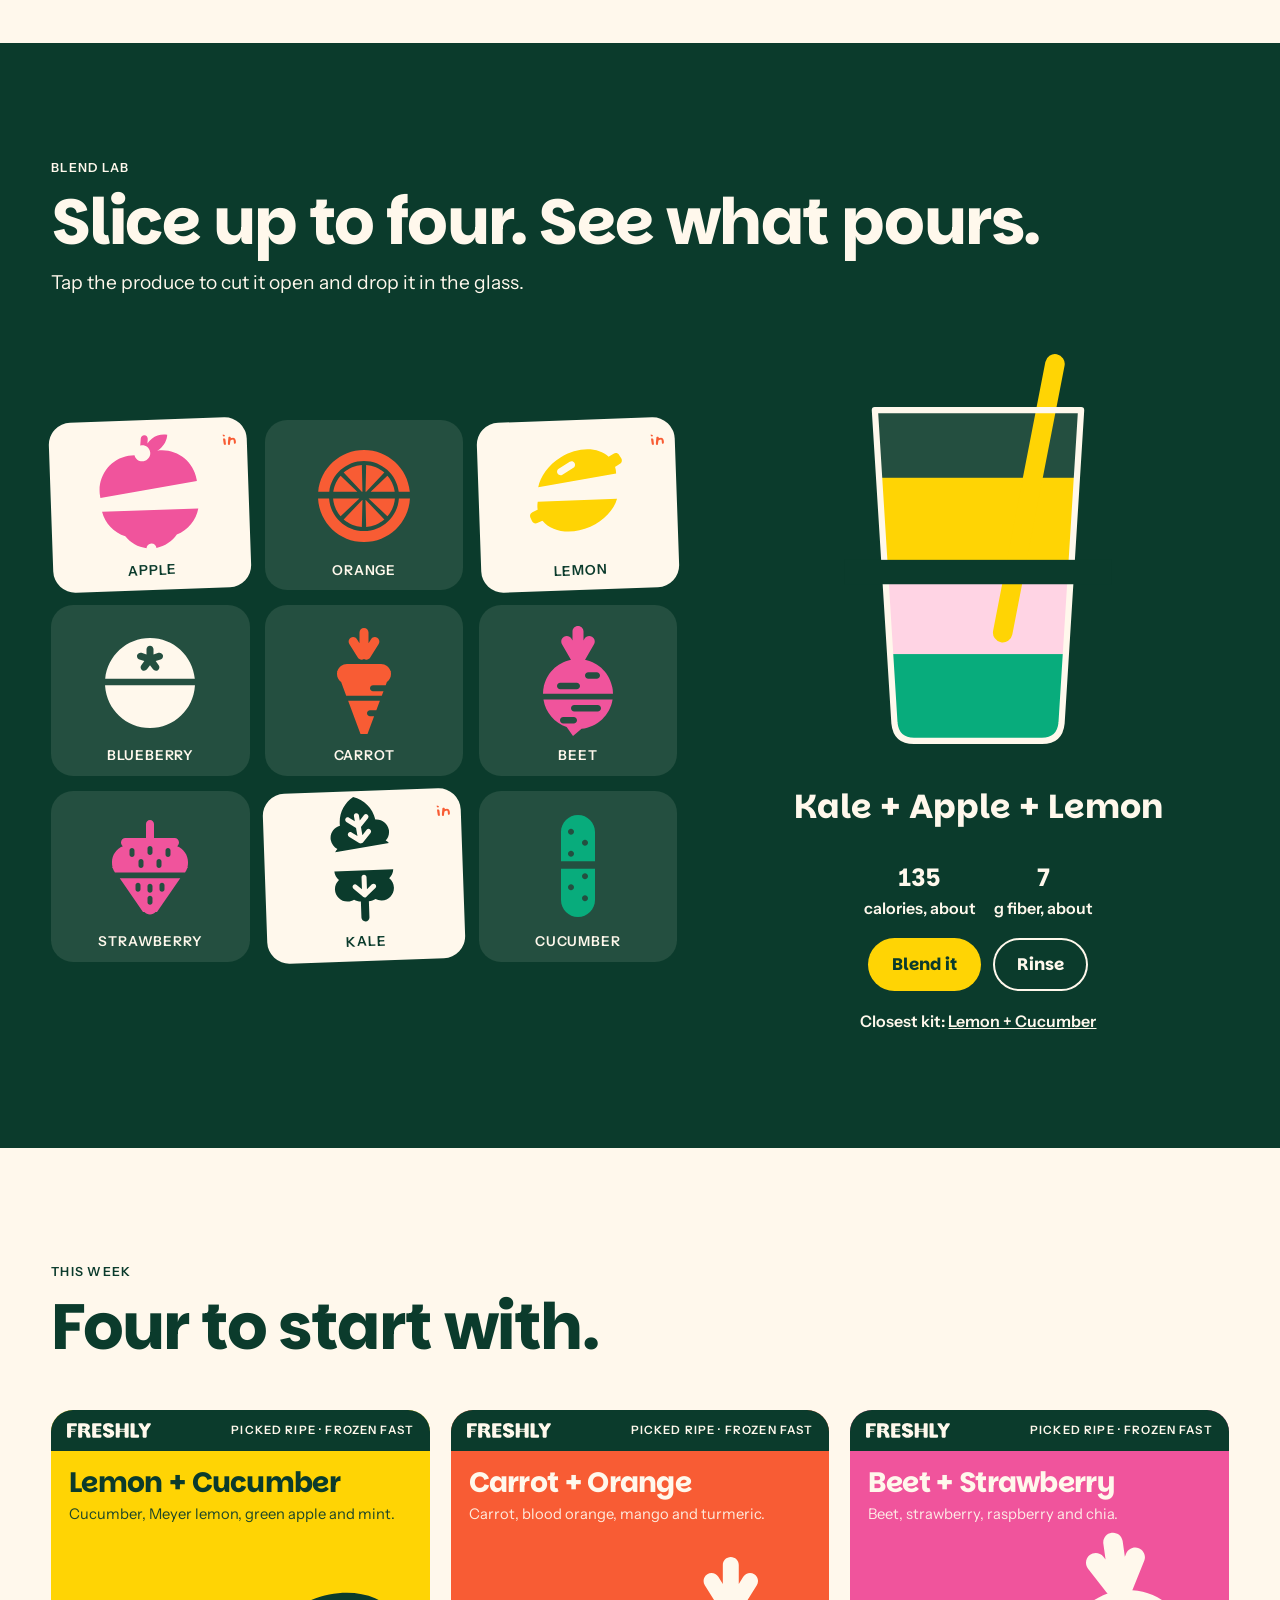
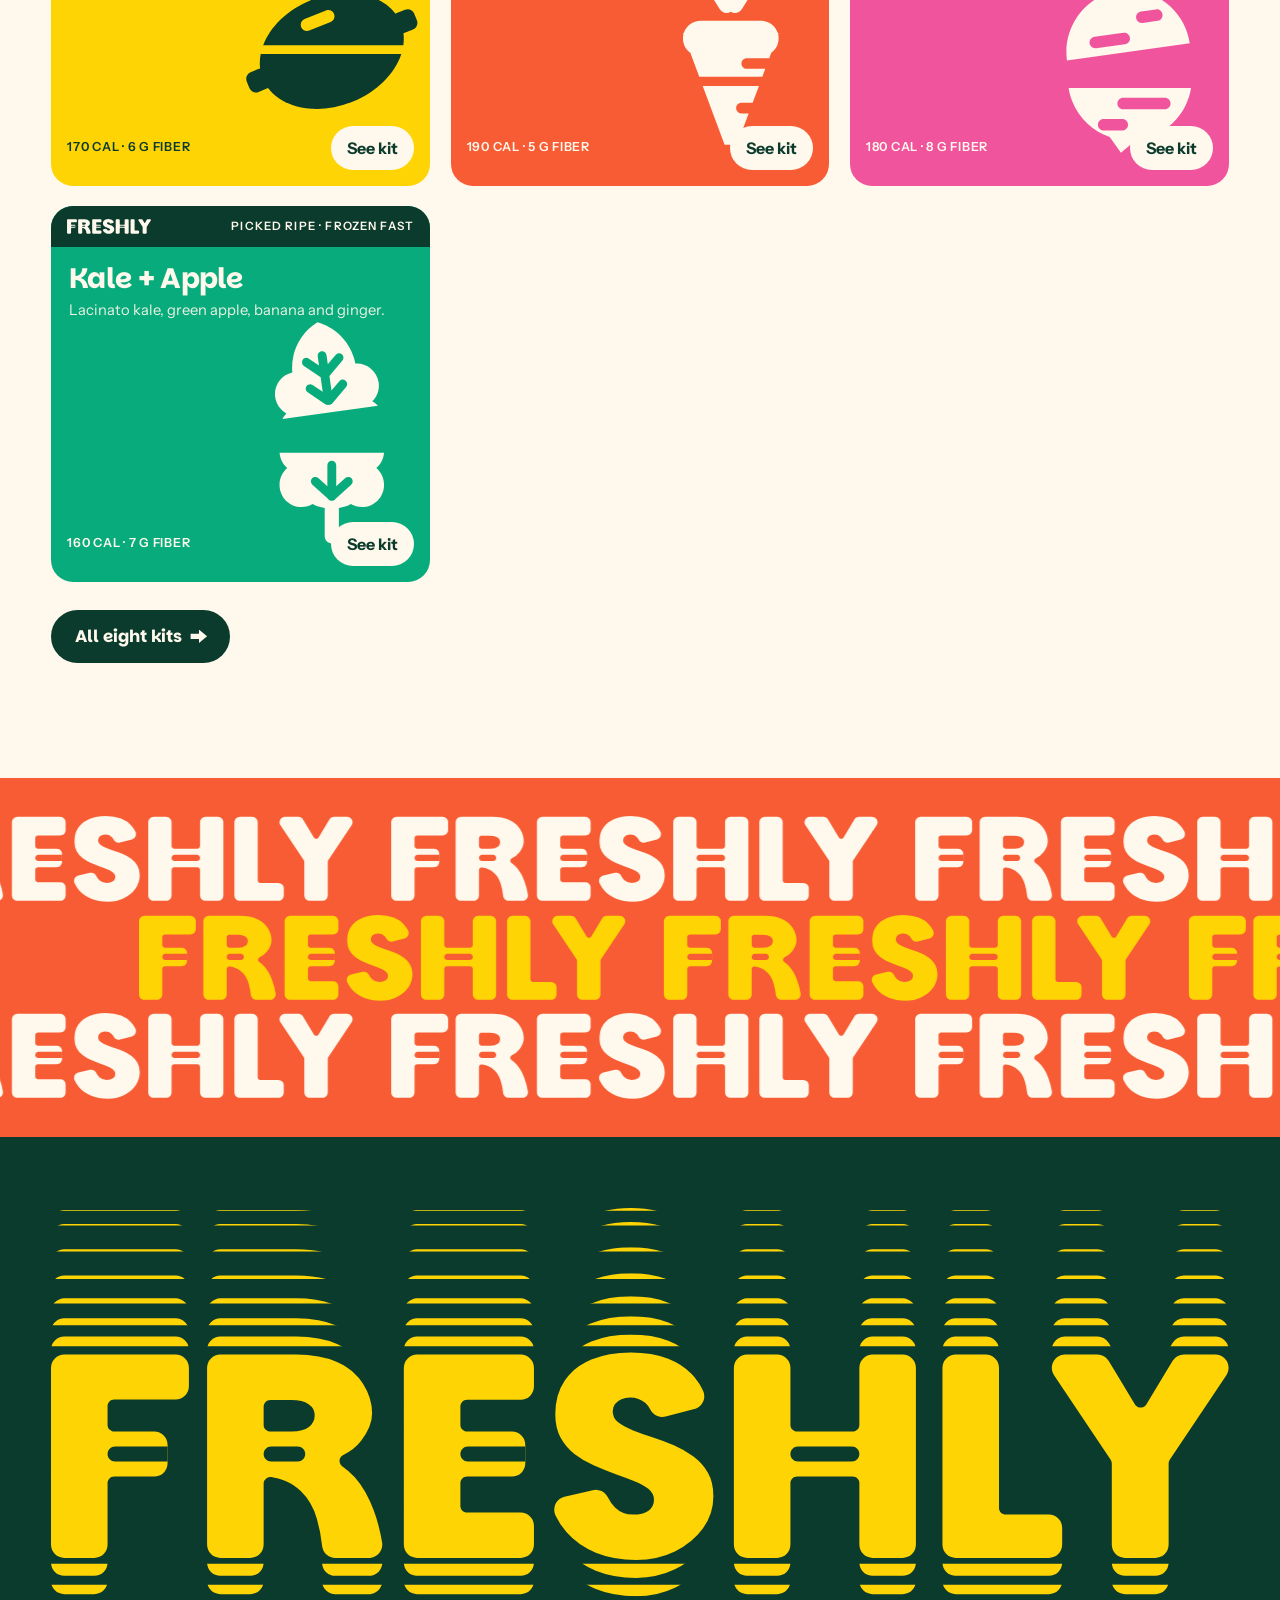
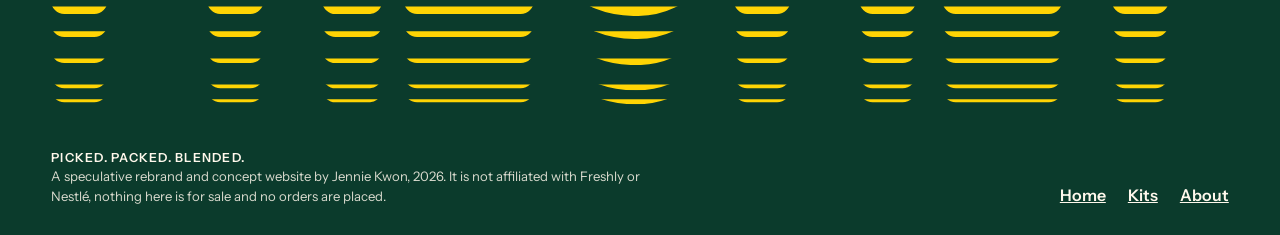
==== commit 3cf4522b: "About page: remove the caption from each mockup photo Co-Authored-By: Claude Opus 5.5 <noreply@anthr" ====
--- a/index.html
+++ b/index.html
@@ -8,7 +8,7 @@
 <link rel="preconnect" href="https://fonts.googleapis.com">
 <link rel="preconnect" href="https://fonts.gstatic.com" crossorigin>
 <link rel="stylesheet" href="https://fonts.googleapis.com/css2?family=Instrument+Sans:ital,wght@0,400..700;1,400..700&family=Mansalva&family=Parkinsans:wght@300..800&display=swap">
-<link rel="stylesheet" href="css/site.css?v=20261005b">
+<link rel="stylesheet" href="css/site.css?v=20261005c">
 </head>
 <body>
 
@@ -80,8 +80,8 @@
 </main>
 
 <script src="https://cdnjs.cloudflare.com/ajax/libs/gsap/3.12.5/gsap.min.js"></script>
-<script src="js/assets.js?v=20261005b"></script>
-<script src="js/fresh.js?v=20261005b"></script>
-<script src="js/home.js?v=20261005b"></script>
+<script src="js/assets.js?v=20261005c"></script>
+<script src="js/fresh.js?v=20261005c"></script>
+<script src="js/home.js?v=20261005c"></script>
 </body>
 </html>
--- a/css/site.css
+++ b/css/site.css
@@ -273,13 +273,12 @@
 .shot img { display: block; width: 100%; height: 100%; max-width: none; object-fit: cover; transition: transform .7s var(--snap); }
 .shot:hover img, .shot:focus-visible img { transform: scale(1.06); }
 .shot:focus-visible { outline: 3px solid var(--carrot); outline-offset: 3px; }
-.shot-tag { position: absolute; left: 12px; bottom: 12px; background: var(--oat); color: var(--deep); border-radius: 999px; padding: 6px 12px; font-weight: 600; font-size: .72rem; letter-spacing: .08em; text-transform: uppercase; }
 .fine-print { font-size: .82rem; opacity: .8; }
 .credit-name { font-family: var(--display); font-weight: 700; font-size: clamp(2.2rem, 4.6vw, 4.2rem); line-height: 1; letter-spacing: -.025em; margin-bottom: .45em; }
 dialog.lightbox { border: 0; padding: 0; background: transparent; color: var(--oat); max-width: min(1400px, calc(100vw - 24px)); max-height: calc(100dvh - 24px); overflow: visible; }
 dialog.lightbox::backdrop { background: color-mix(in srgb, var(--deep) 86%, transparent); }
-dialog.lightbox img { display: block; width: auto; height: auto; max-width: 100%; max-height: calc(100dvh - 96px); margin-inline: auto; border-radius: var(--radius); }
-dialog.lightbox p { margin-top: 12px; font-weight: 600; font-size: .85rem; letter-spacing: .08em; text-transform: uppercase; }
+dialog.lightbox img { display: block; width: auto; height: auto; max-width: 100%; max-height: calc(100dvh - 48px); margin-inline: auto; border-radius: var(--radius); }
+
 .doodle-row .doodle { transition: transform .5s var(--spring); }
 .doodle-row .doodle:hover { transform: rotate(-8deg) scale(1.12); }
 
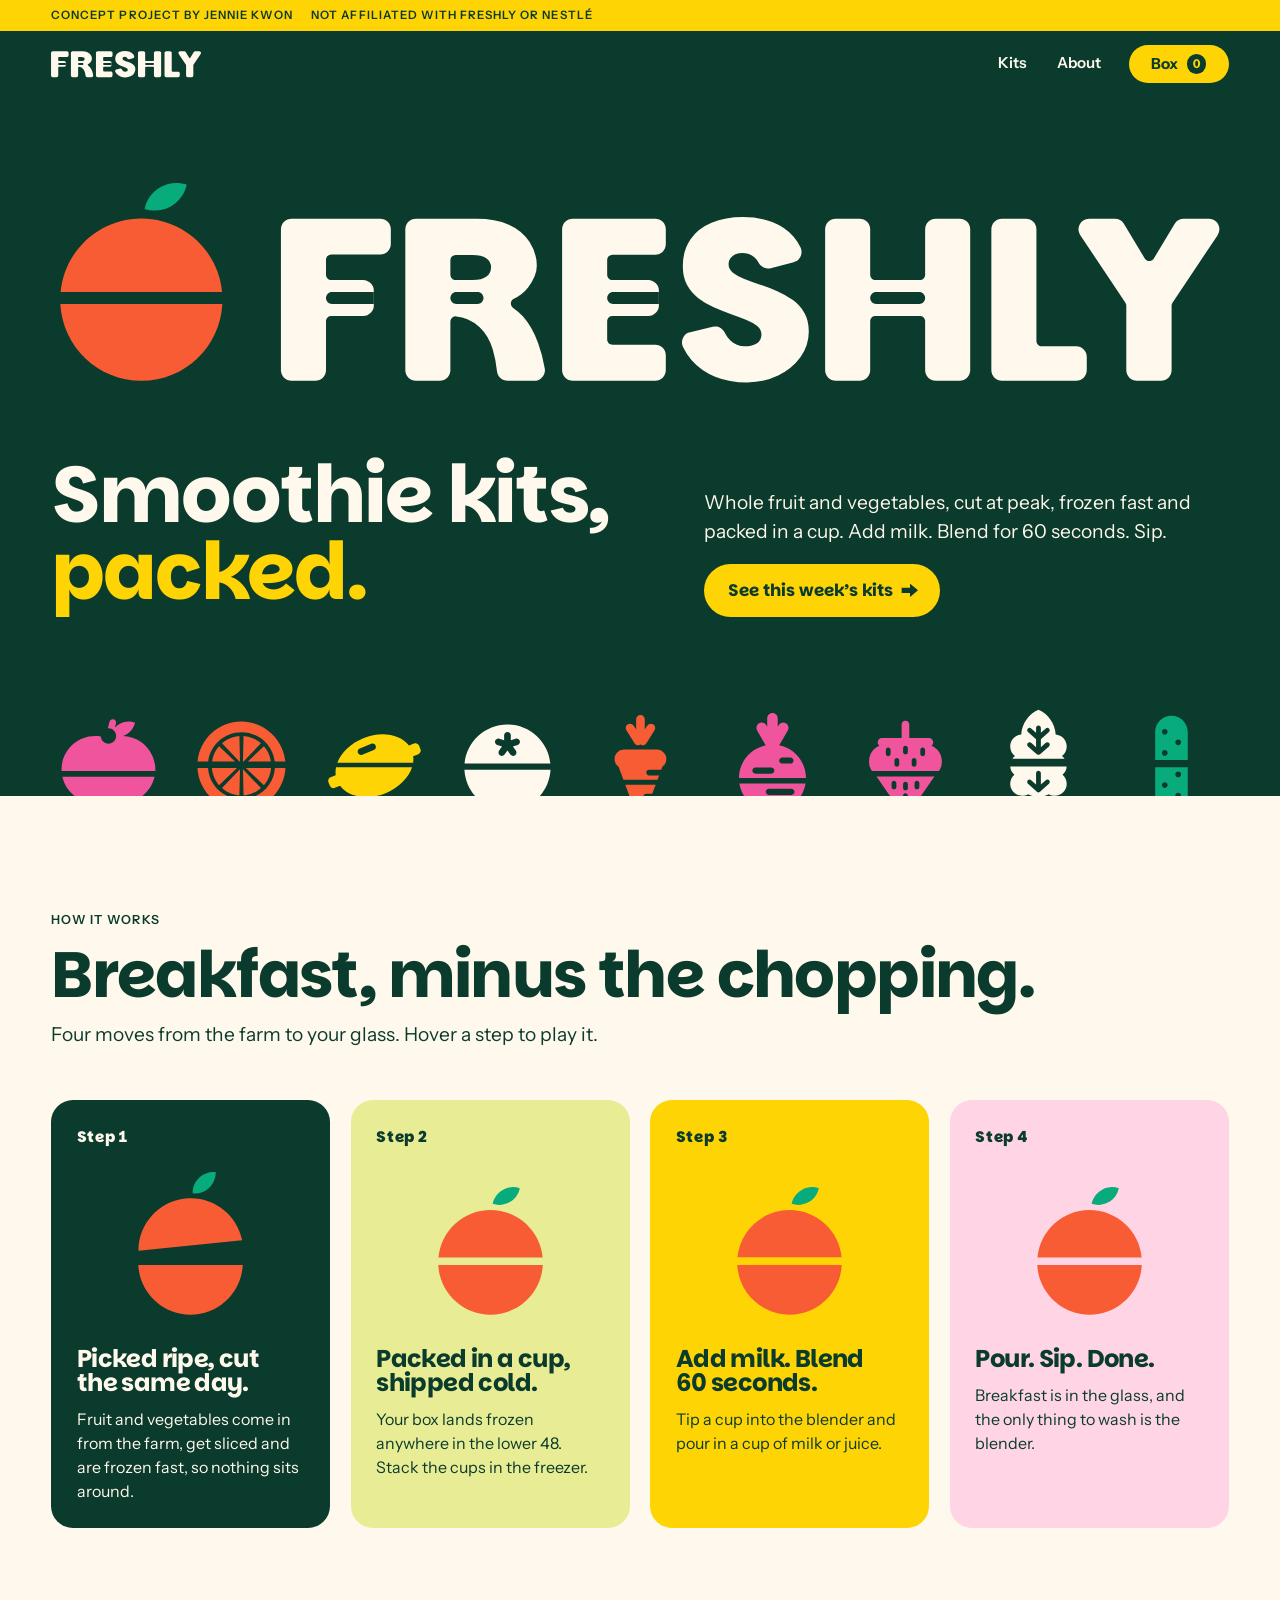
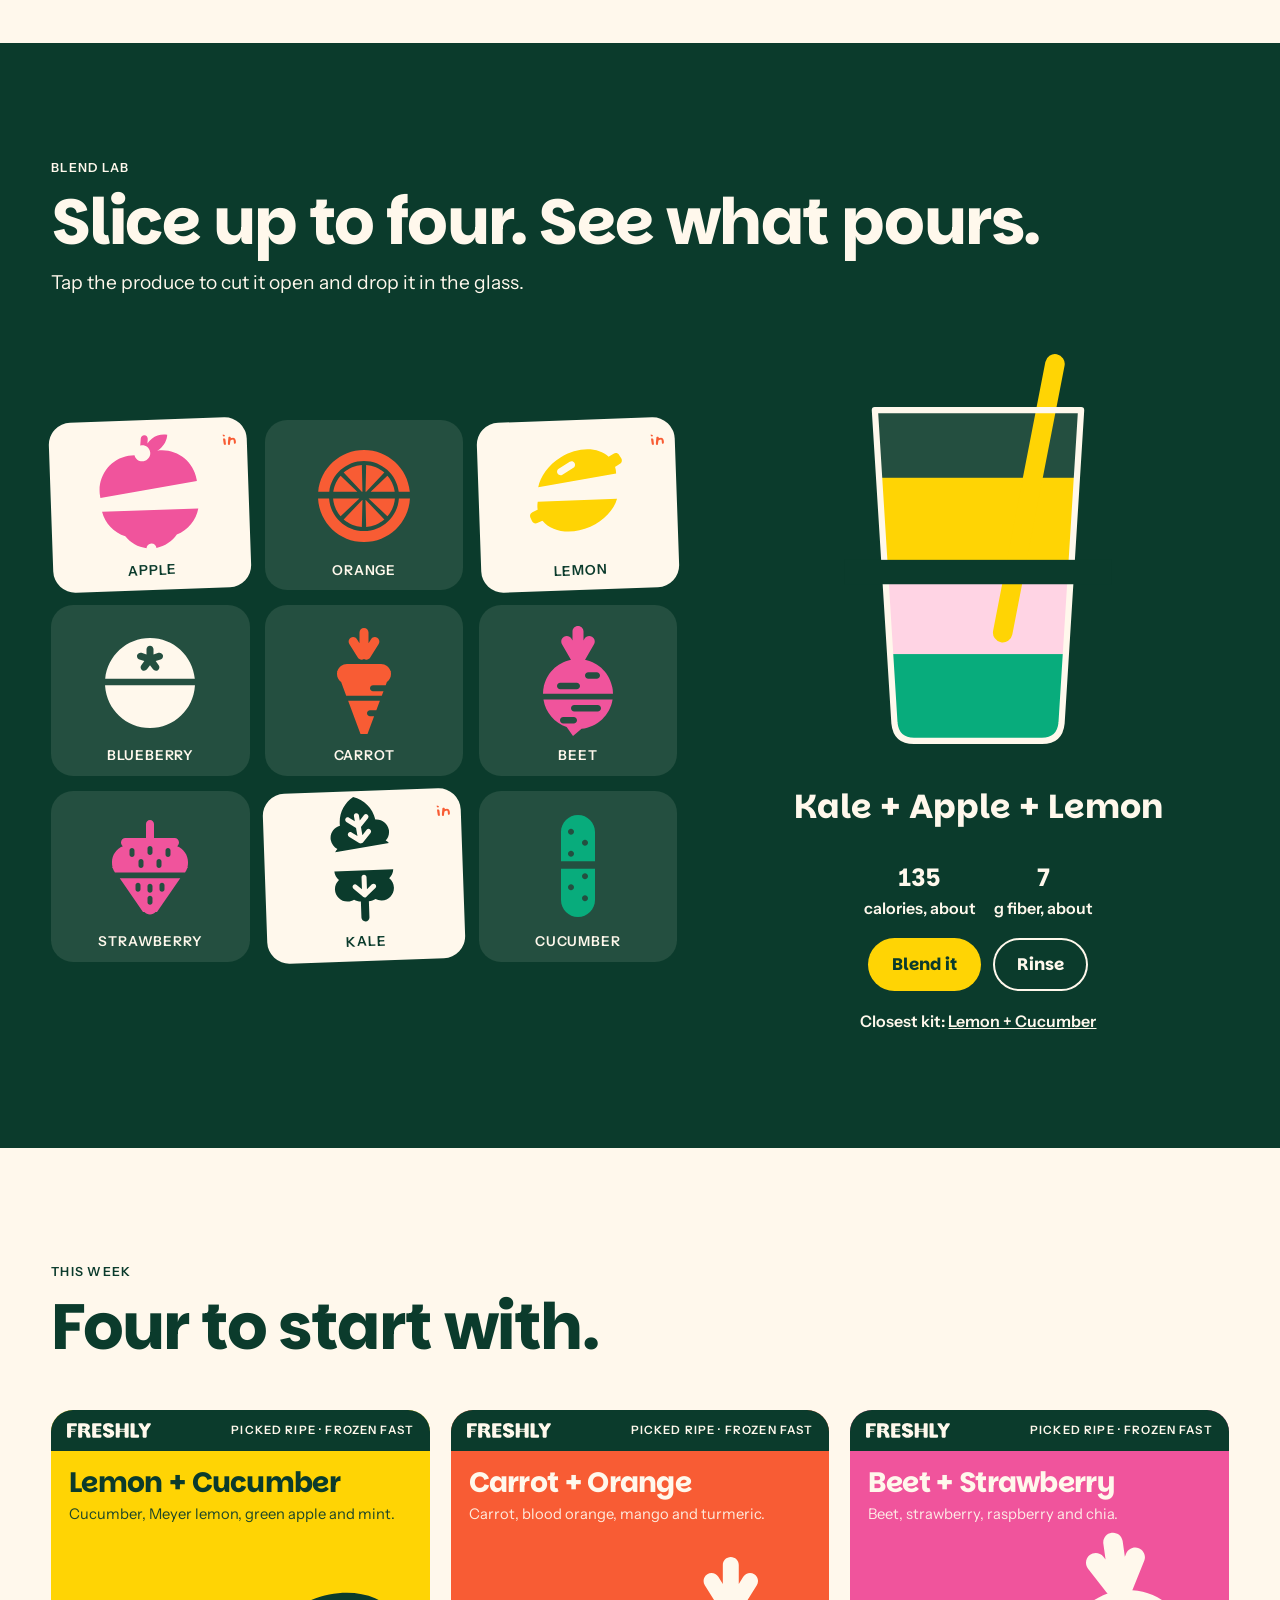
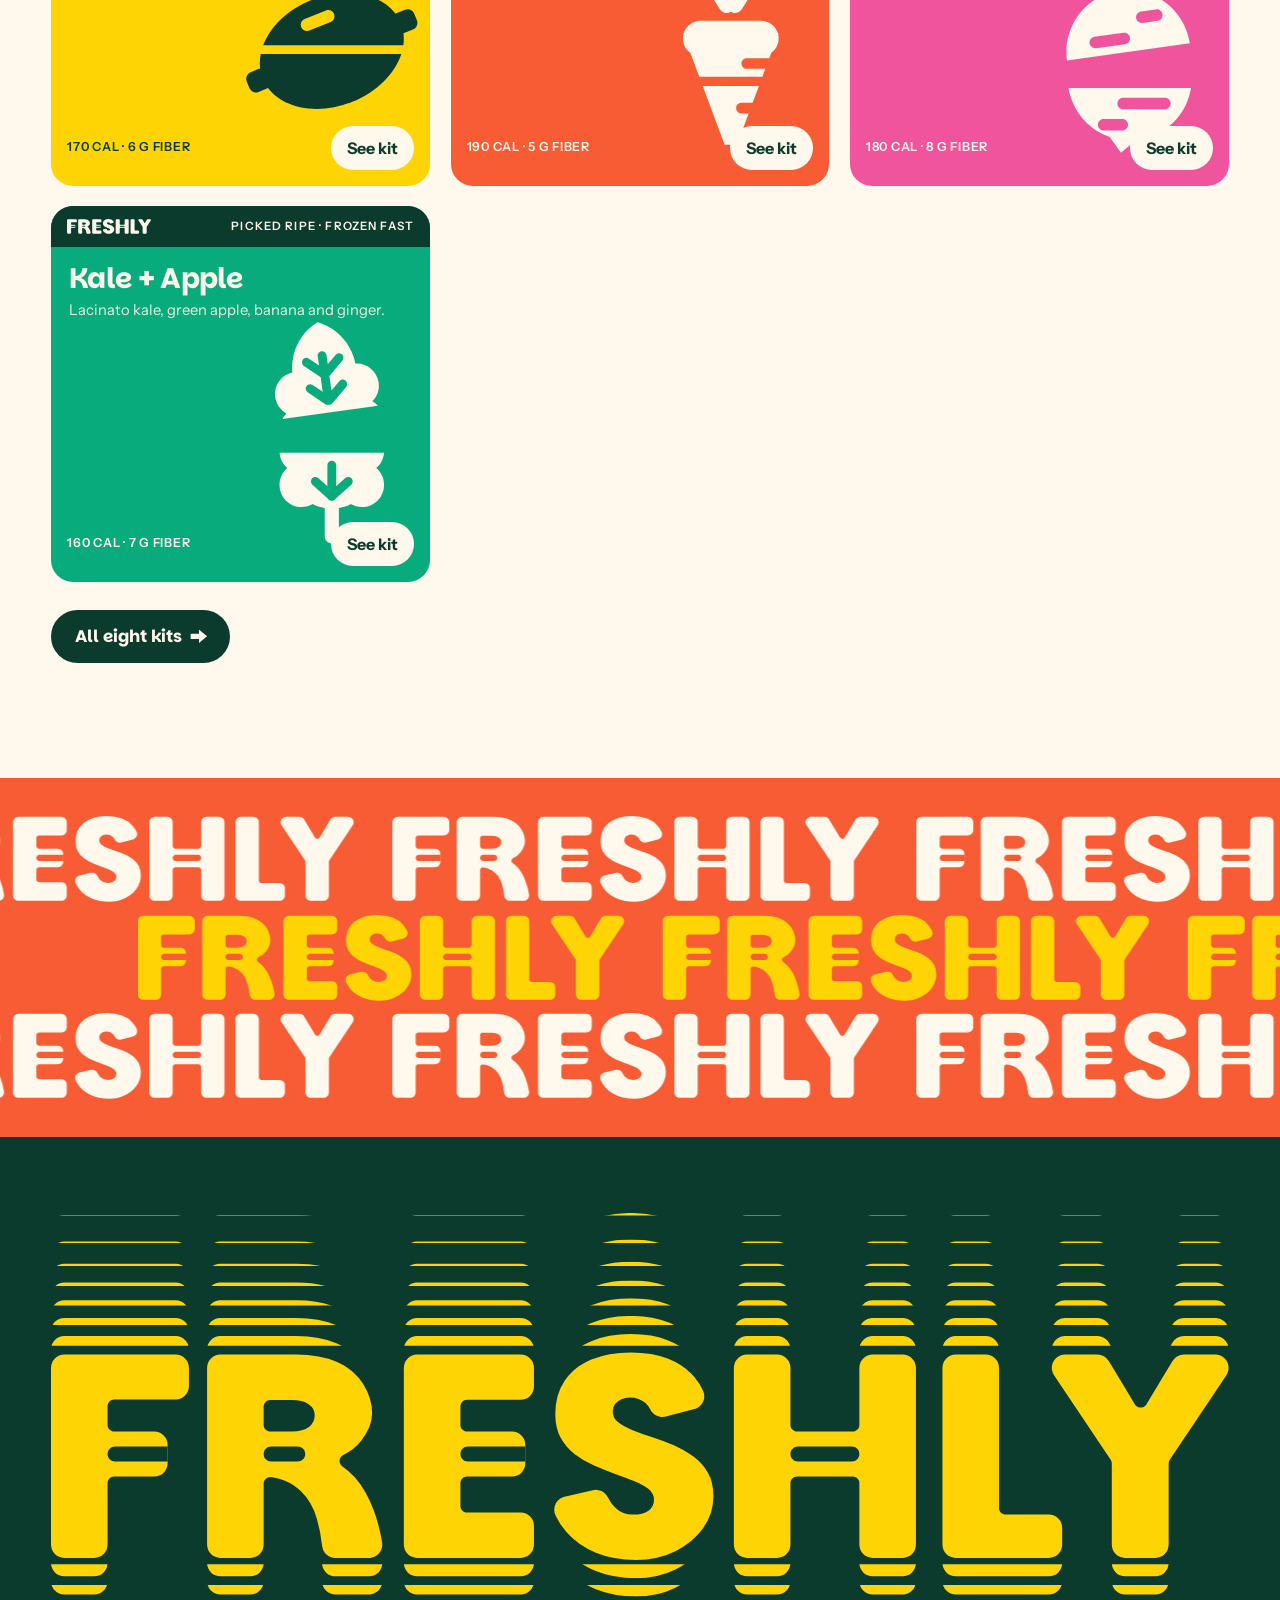
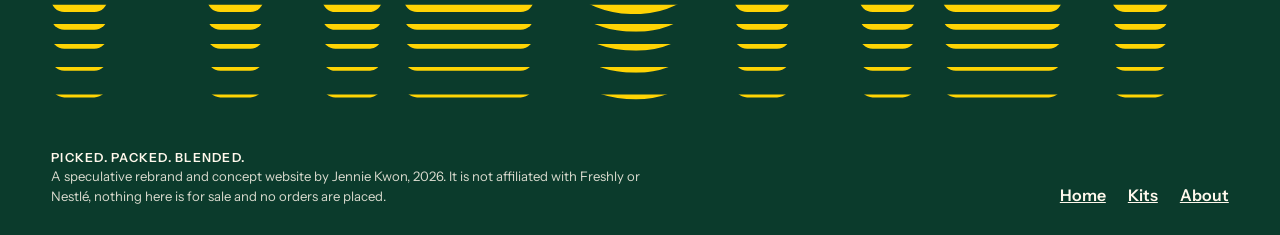
==== commit b2e8adeb: "About page: plain mockup photos, no zoom, no template credit Co-Authored-By: Claude Opus 5.5 <norepl" ====
--- a/index.html
+++ b/index.html
@@ -8,7 +8,7 @@
 <link rel="preconnect" href="https://fonts.googleapis.com">
 <link rel="preconnect" href="https://fonts.gstatic.com" crossorigin>
 <link rel="stylesheet" href="https://fonts.googleapis.com/css2?family=Instrument+Sans:ital,wght@0,400..700;1,400..700&family=Mansalva&family=Parkinsans:wght@300..800&display=swap">
-<link rel="stylesheet" href="css/site.css?v=20261005c">
+<link rel="stylesheet" href="css/site.css?v=20261005d">
 </head>
 <body>
 
@@ -80,8 +80,8 @@
 </main>
 
 <script src="https://cdnjs.cloudflare.com/ajax/libs/gsap/3.12.5/gsap.min.js"></script>
-<script src="js/assets.js?v=20261005c"></script>
-<script src="js/fresh.js?v=20261005c"></script>
-<script src="js/home.js?v=20261005c"></script>
+<script src="js/assets.js?v=20261005d"></script>
+<script src="js/fresh.js?v=20261005d"></script>
+<script src="js/home.js?v=20261005d"></script>
 </body>
 </html>
--- a/css/site.css
+++ b/css/site.css
@@ -265,19 +265,13 @@
 .swatch b { font-family: var(--display); font-size: 1.15rem; }
 .swatch span { font-size: .82rem; font-variant-numeric: tabular-nums; letter-spacing: .04em; }
 .doodle-row { display: grid; grid-template-columns: repeat(6, minmax(0, 1fr)); gap: clamp(6px, 2vw, 24px); }
-/* mockup photos: a mosaic of 3:2 tiles. The photo zooms inside its frame, so the frame itself never moves. */
+/* mockup photos: a still mosaic of 3:2 tiles. They do not zoom, on hover or on a click. */
 .shots { display: grid; grid-template-columns: repeat(4, minmax(0, 1fr)); gap: clamp(8px, 1.2vw, 18px); grid-auto-flow: dense; }
-.shot { all: unset; box-sizing: border-box; position: relative; display: block; aspect-ratio: 3 / 2; min-width: 0; border-radius: var(--radius); overflow: hidden; cursor: zoom-in; background: var(--line); }
+.shot { position: relative; aspect-ratio: 3 / 2; min-width: 0; border-radius: var(--radius); overflow: hidden; background: var(--line); }
 .shot.big { grid-column: span 2; grid-row: span 2; aspect-ratio: auto; }
 .shot.tall { grid-row: span 2; aspect-ratio: auto; }
-.shot img { display: block; width: 100%; height: 100%; max-width: none; object-fit: cover; transition: transform .7s var(--snap); }
-.shot:hover img, .shot:focus-visible img { transform: scale(1.06); }
-.shot:focus-visible { outline: 3px solid var(--carrot); outline-offset: 3px; }
-.fine-print { font-size: .82rem; opacity: .8; }
+.shot img { display: block; width: 100%; height: 100%; max-width: none; object-fit: cover; }
 .credit-name { font-family: var(--display); font-weight: 700; font-size: clamp(2.2rem, 4.6vw, 4.2rem); line-height: 1; letter-spacing: -.025em; margin-bottom: .45em; }
-dialog.lightbox { border: 0; padding: 0; background: transparent; color: var(--oat); max-width: min(1400px, calc(100vw - 24px)); max-height: calc(100dvh - 24px); overflow: visible; }
-dialog.lightbox::backdrop { background: color-mix(in srgb, var(--deep) 86%, transparent); }
-dialog.lightbox img { display: block; width: auto; height: auto; max-width: 100%; max-height: calc(100dvh - 48px); margin-inline: auto; border-radius: var(--radius); }
 
 .doodle-row .doodle { transition: transform .5s var(--spring); }
 .doodle-row .doodle:hover { transform: rotate(-8deg) scale(1.12); }
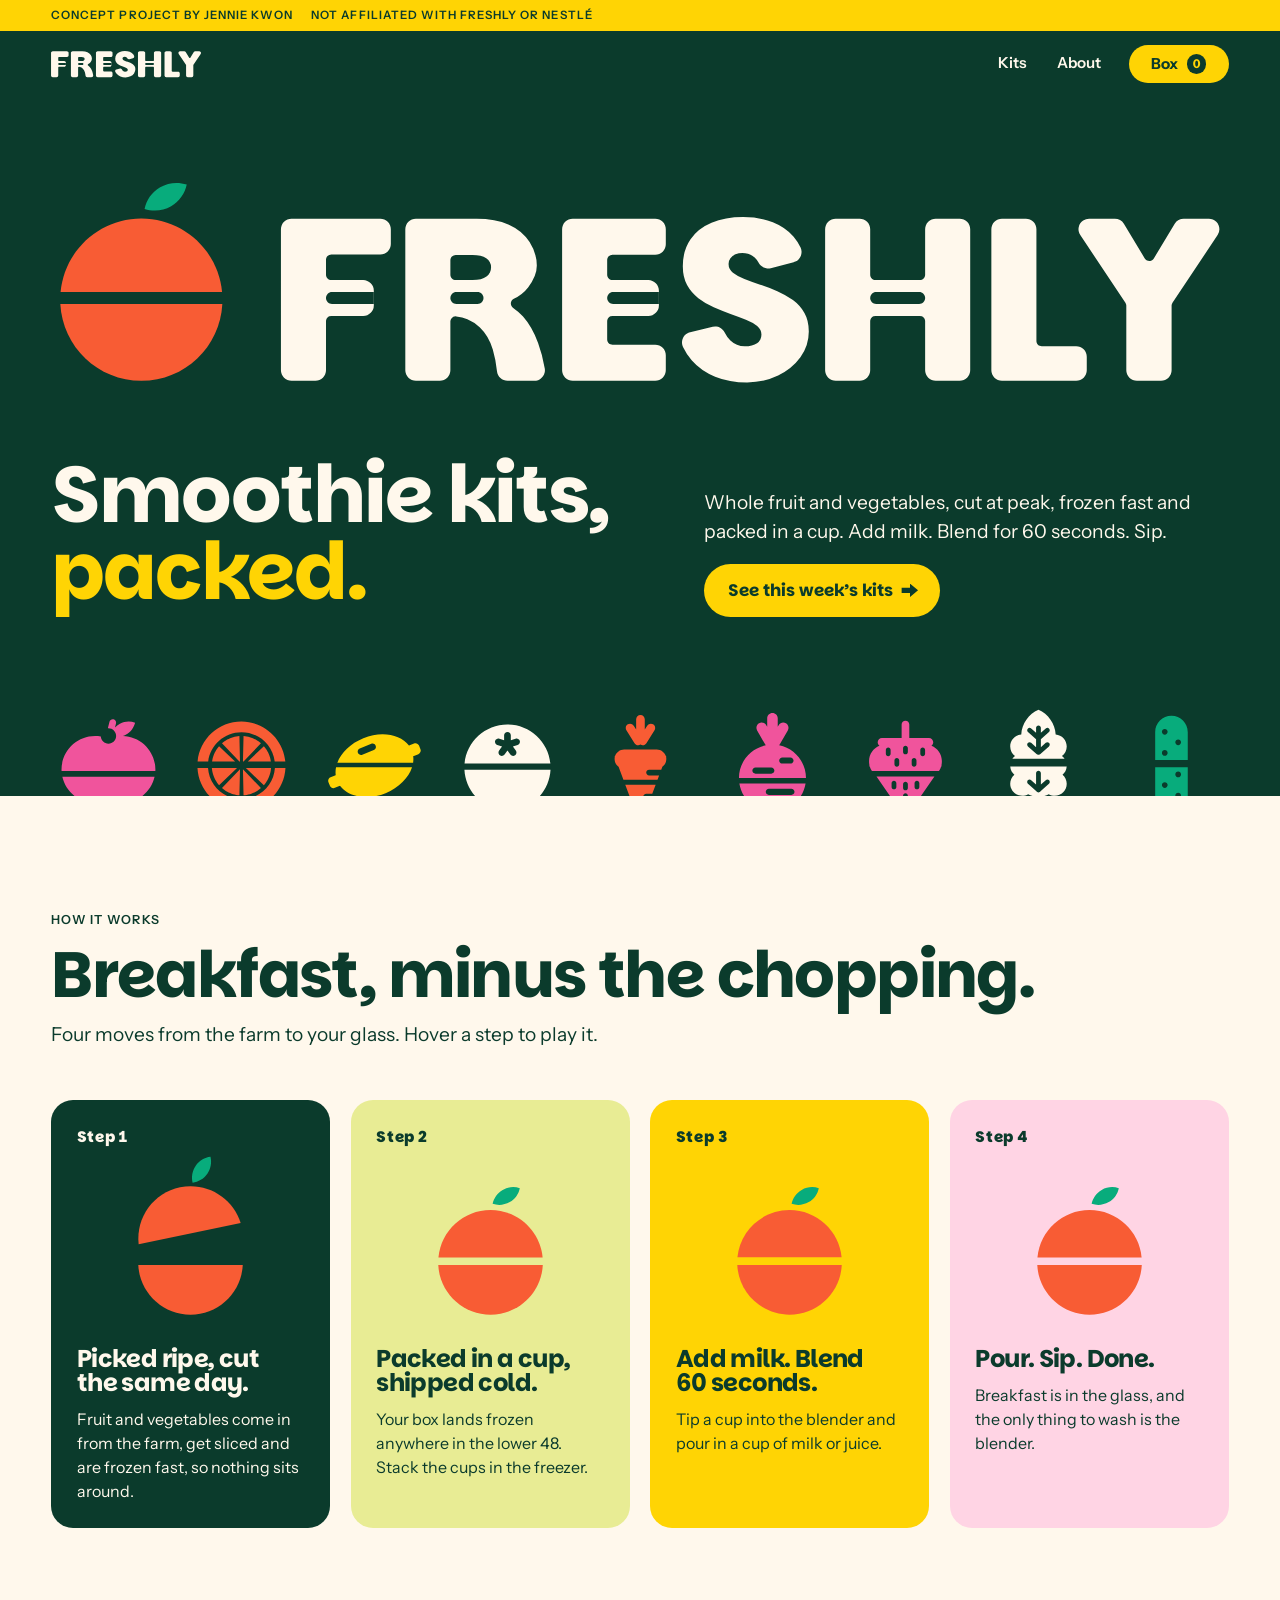
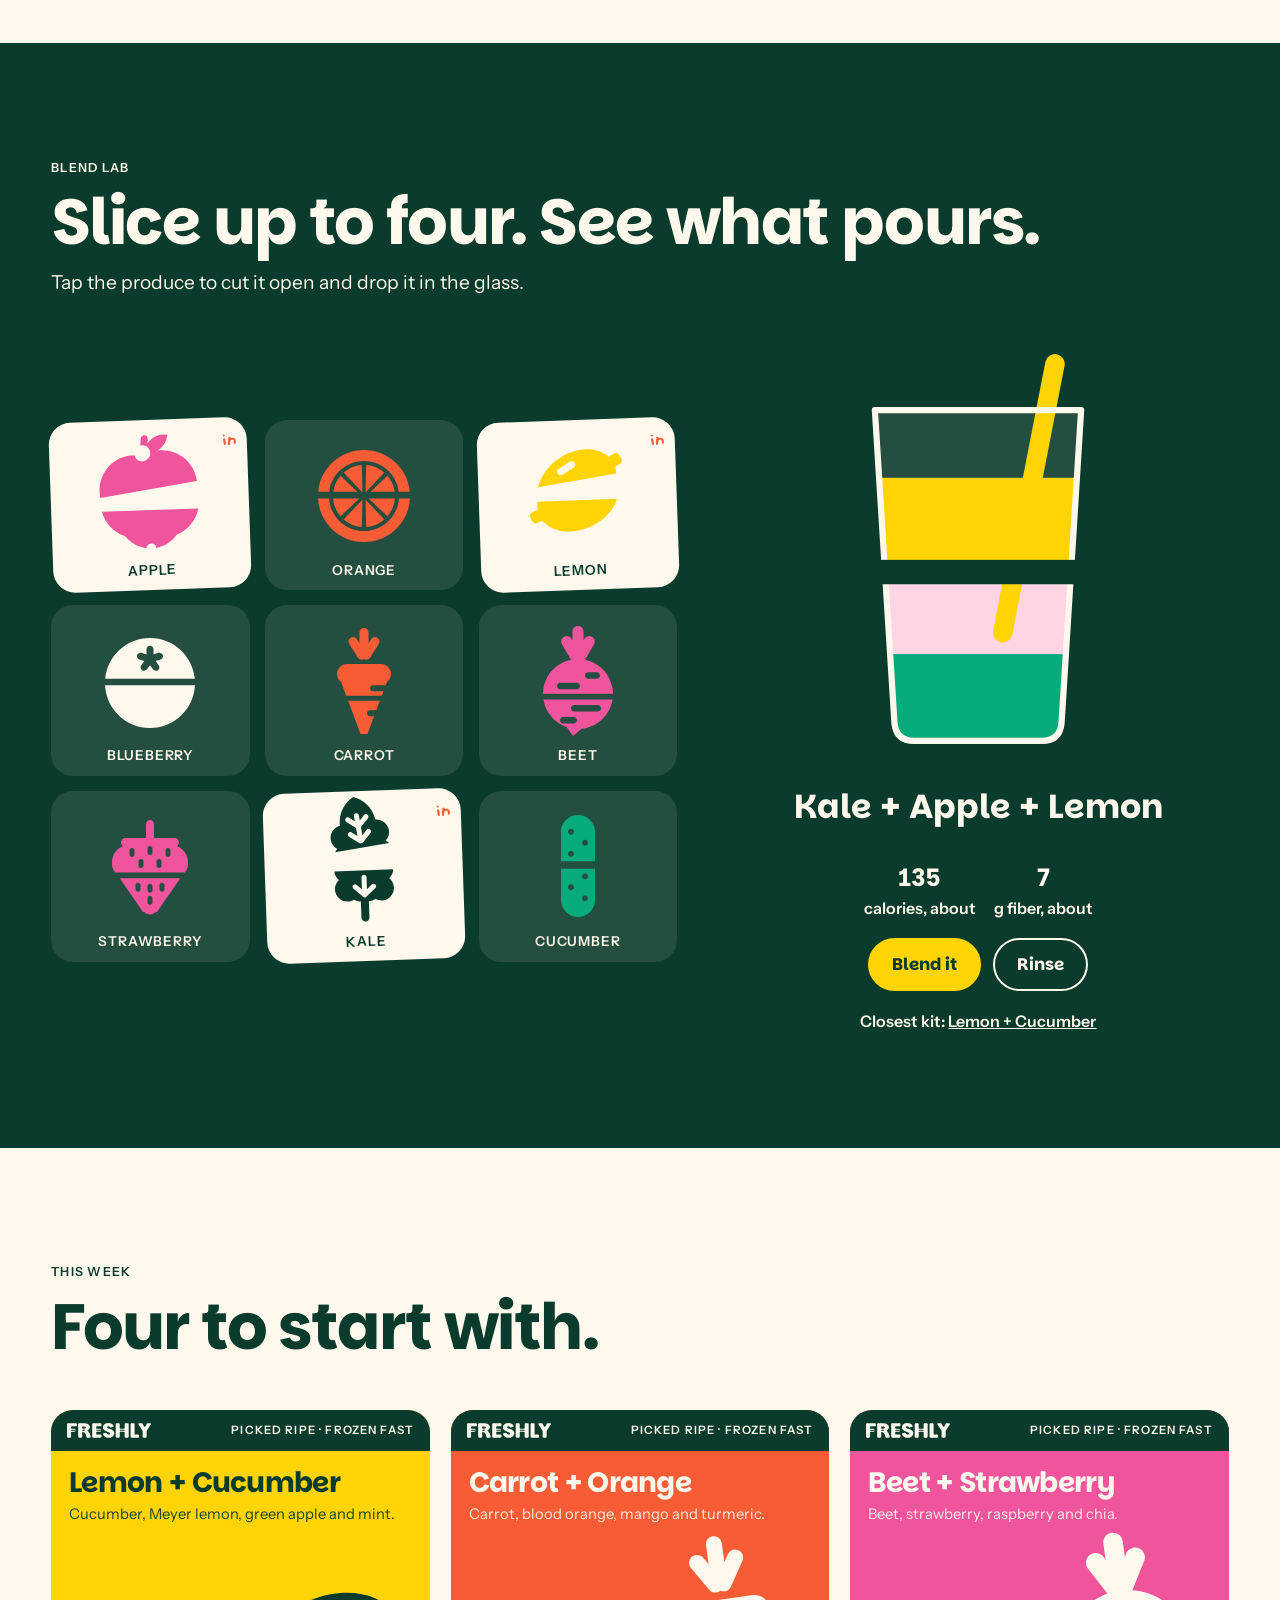
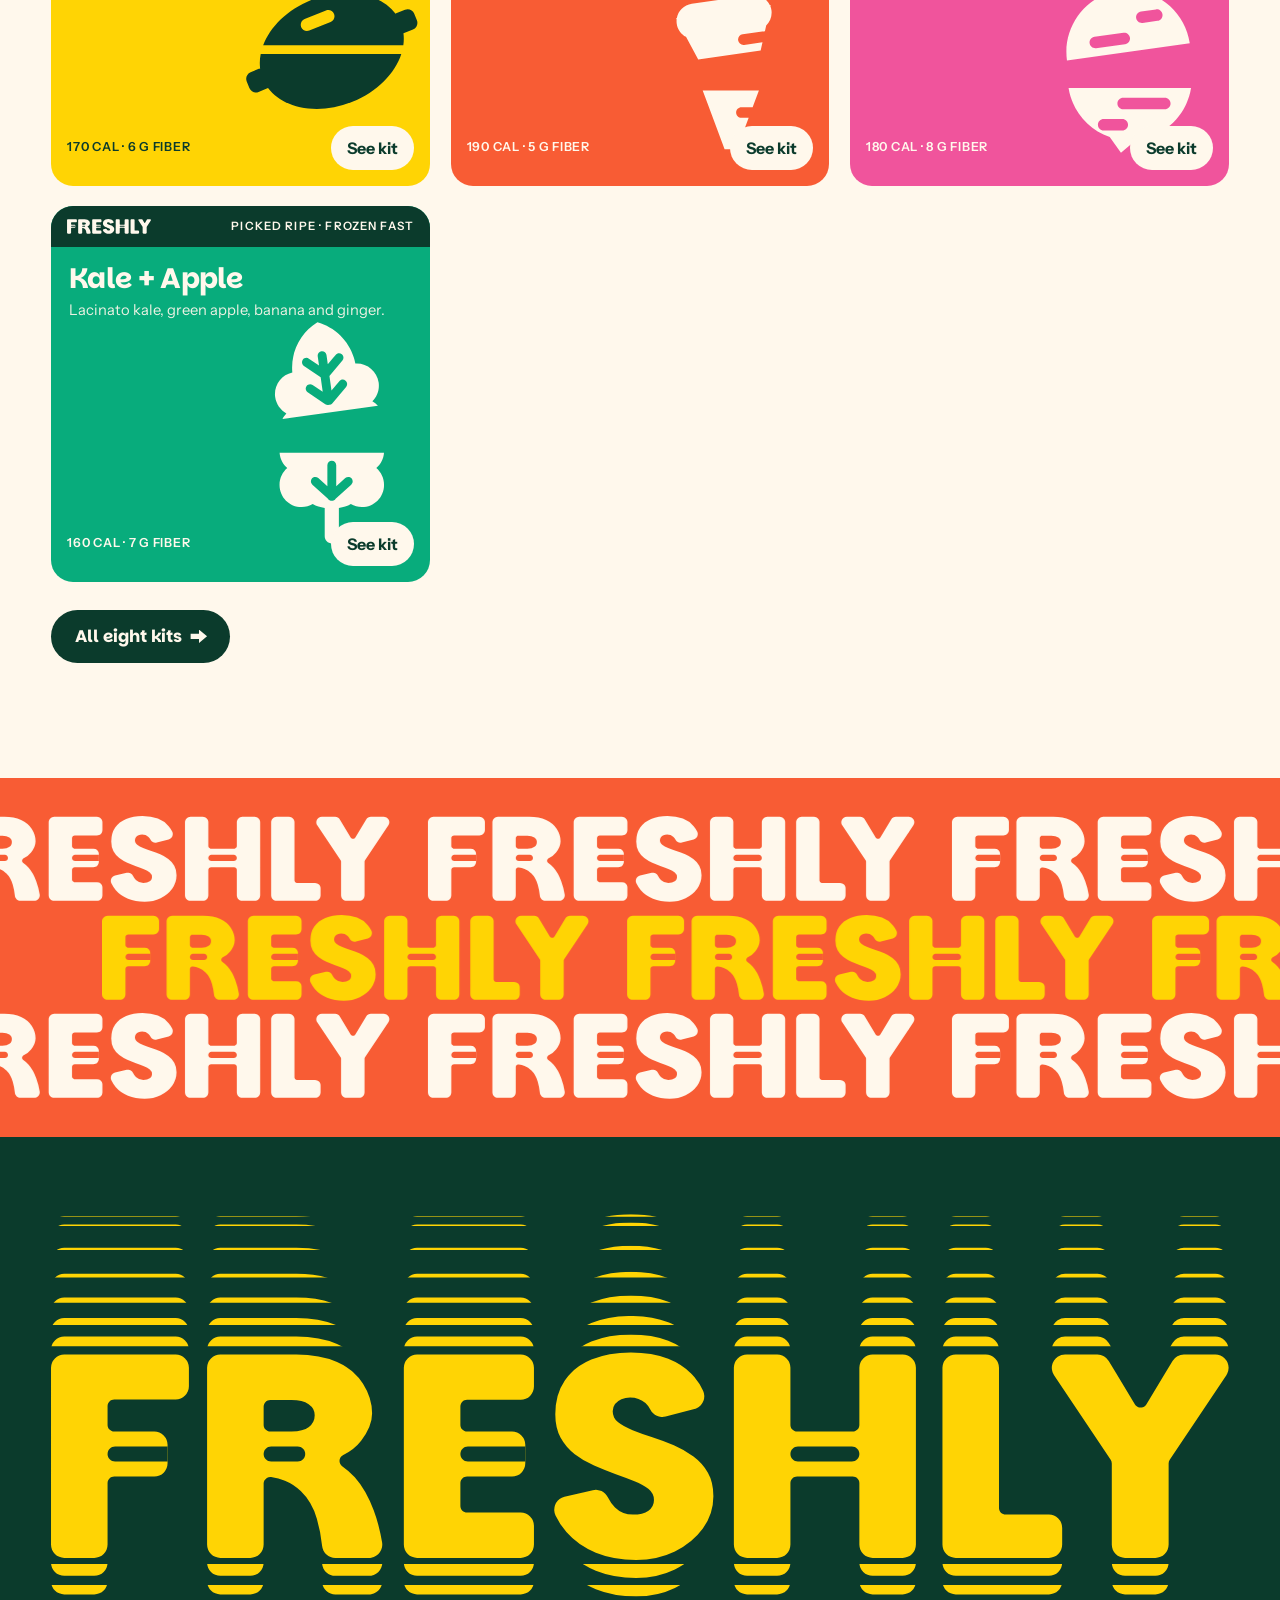
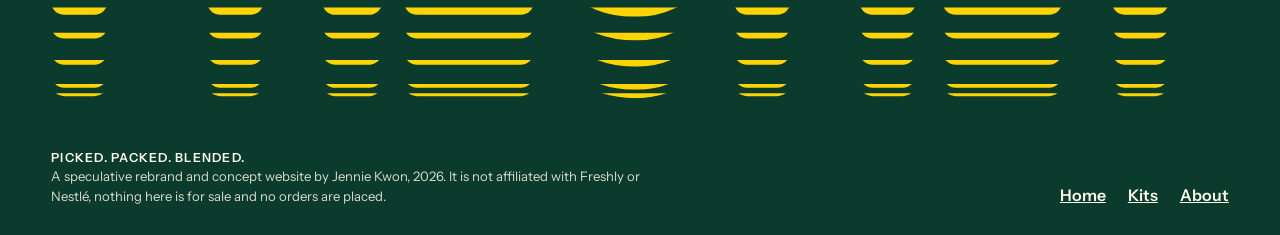
==== commit e8a677b1: "About page: credit text no longer says student Co-Authored-By: Claude Opus 5.5 <noreply@anthropic.co" ====
--- a/index.html
+++ b/index.html
@@ -8,7 +8,7 @@
 <link rel="preconnect" href="https://fonts.googleapis.com">
 <link rel="preconnect" href="https://fonts.gstatic.com" crossorigin>
 <link rel="stylesheet" href="https://fonts.googleapis.com/css2?family=Instrument+Sans:ital,wght@0,400..700;1,400..700&family=Mansalva&family=Parkinsans:wght@300..800&display=swap">
-<link rel="stylesheet" href="css/site.css?v=20261005d">
+<link rel="stylesheet" href="css/site.css?v=20261005e">
 </head>
 <body>
 
@@ -80,8 +80,8 @@
 </main>
 
 <script src="https://cdnjs.cloudflare.com/ajax/libs/gsap/3.12.5/gsap.min.js"></script>
-<script src="js/assets.js?v=20261005d"></script>
-<script src="js/fresh.js?v=20261005d"></script>
-<script src="js/home.js?v=20261005d"></script>
+<script src="js/assets.js?v=20261005e"></script>
+<script src="js/fresh.js?v=20261005e"></script>
+<script src="js/home.js?v=20261005e"></script>
 </body>
 </html>
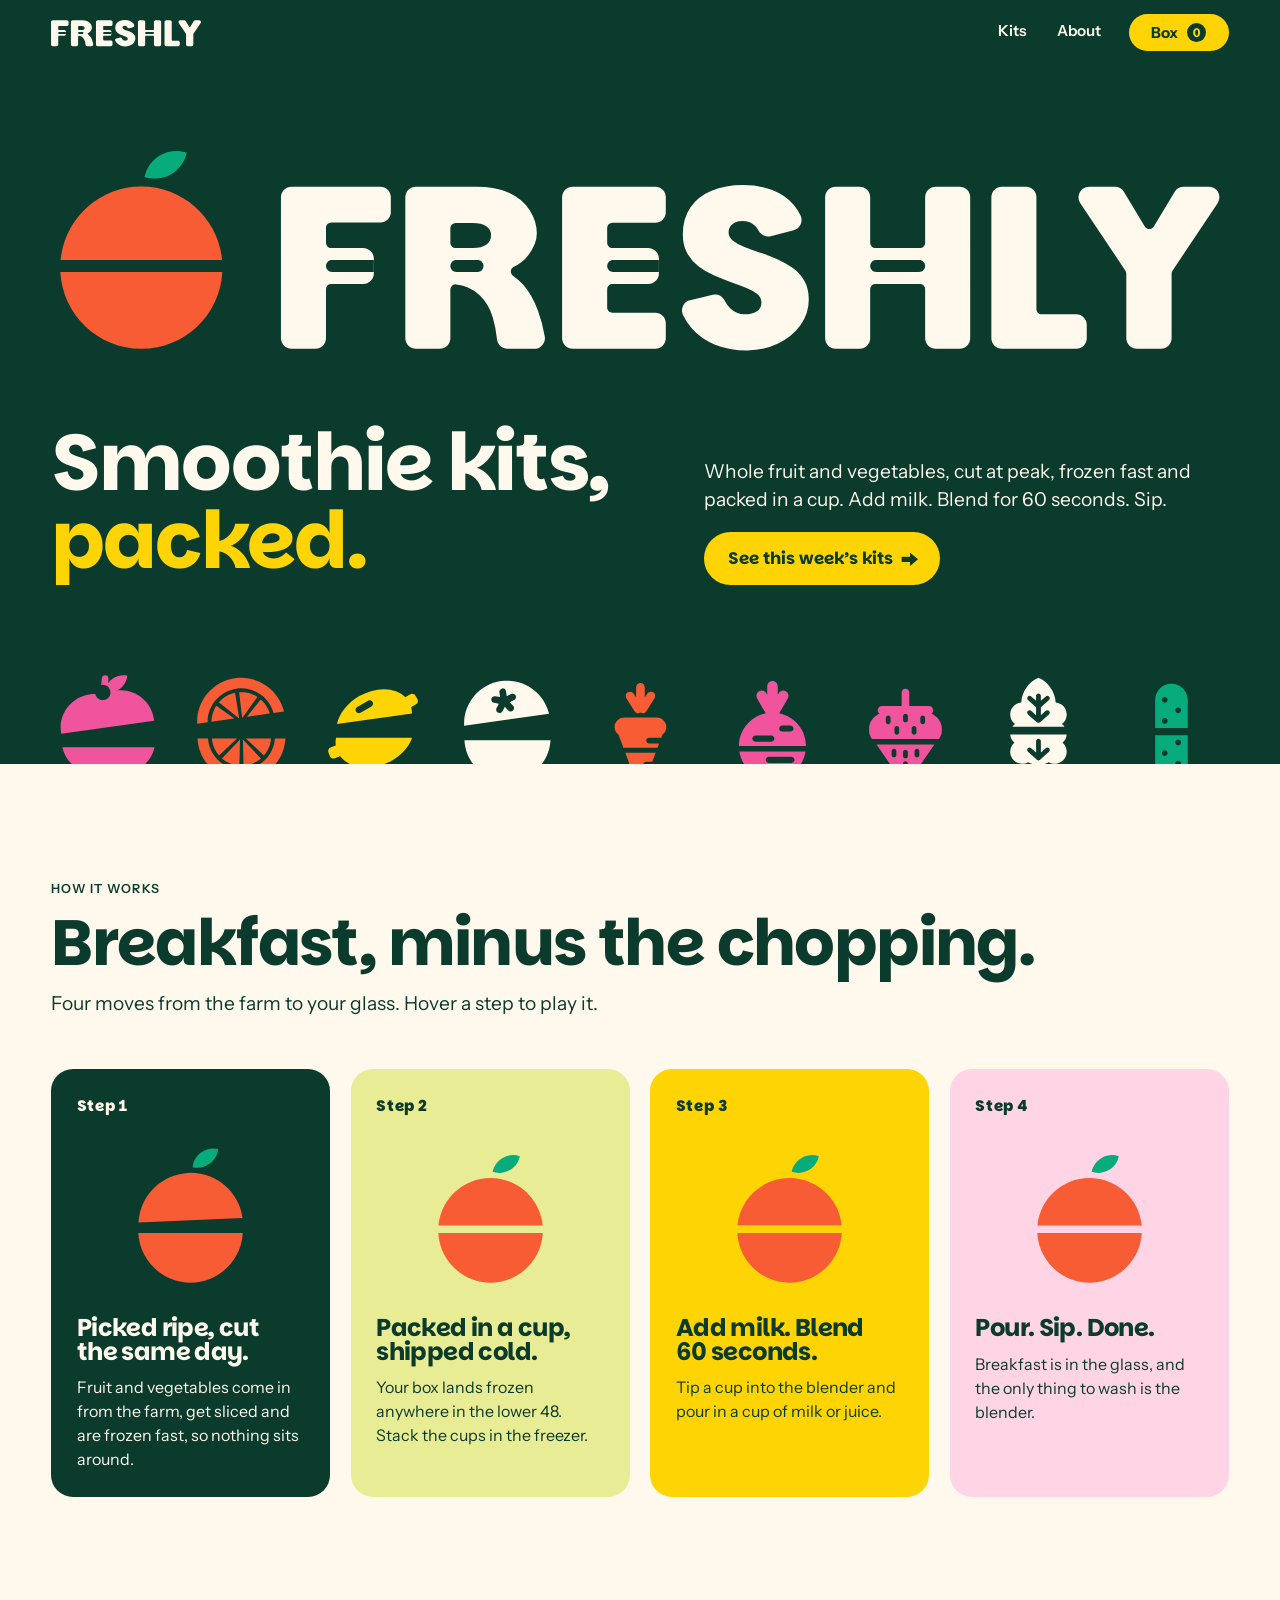
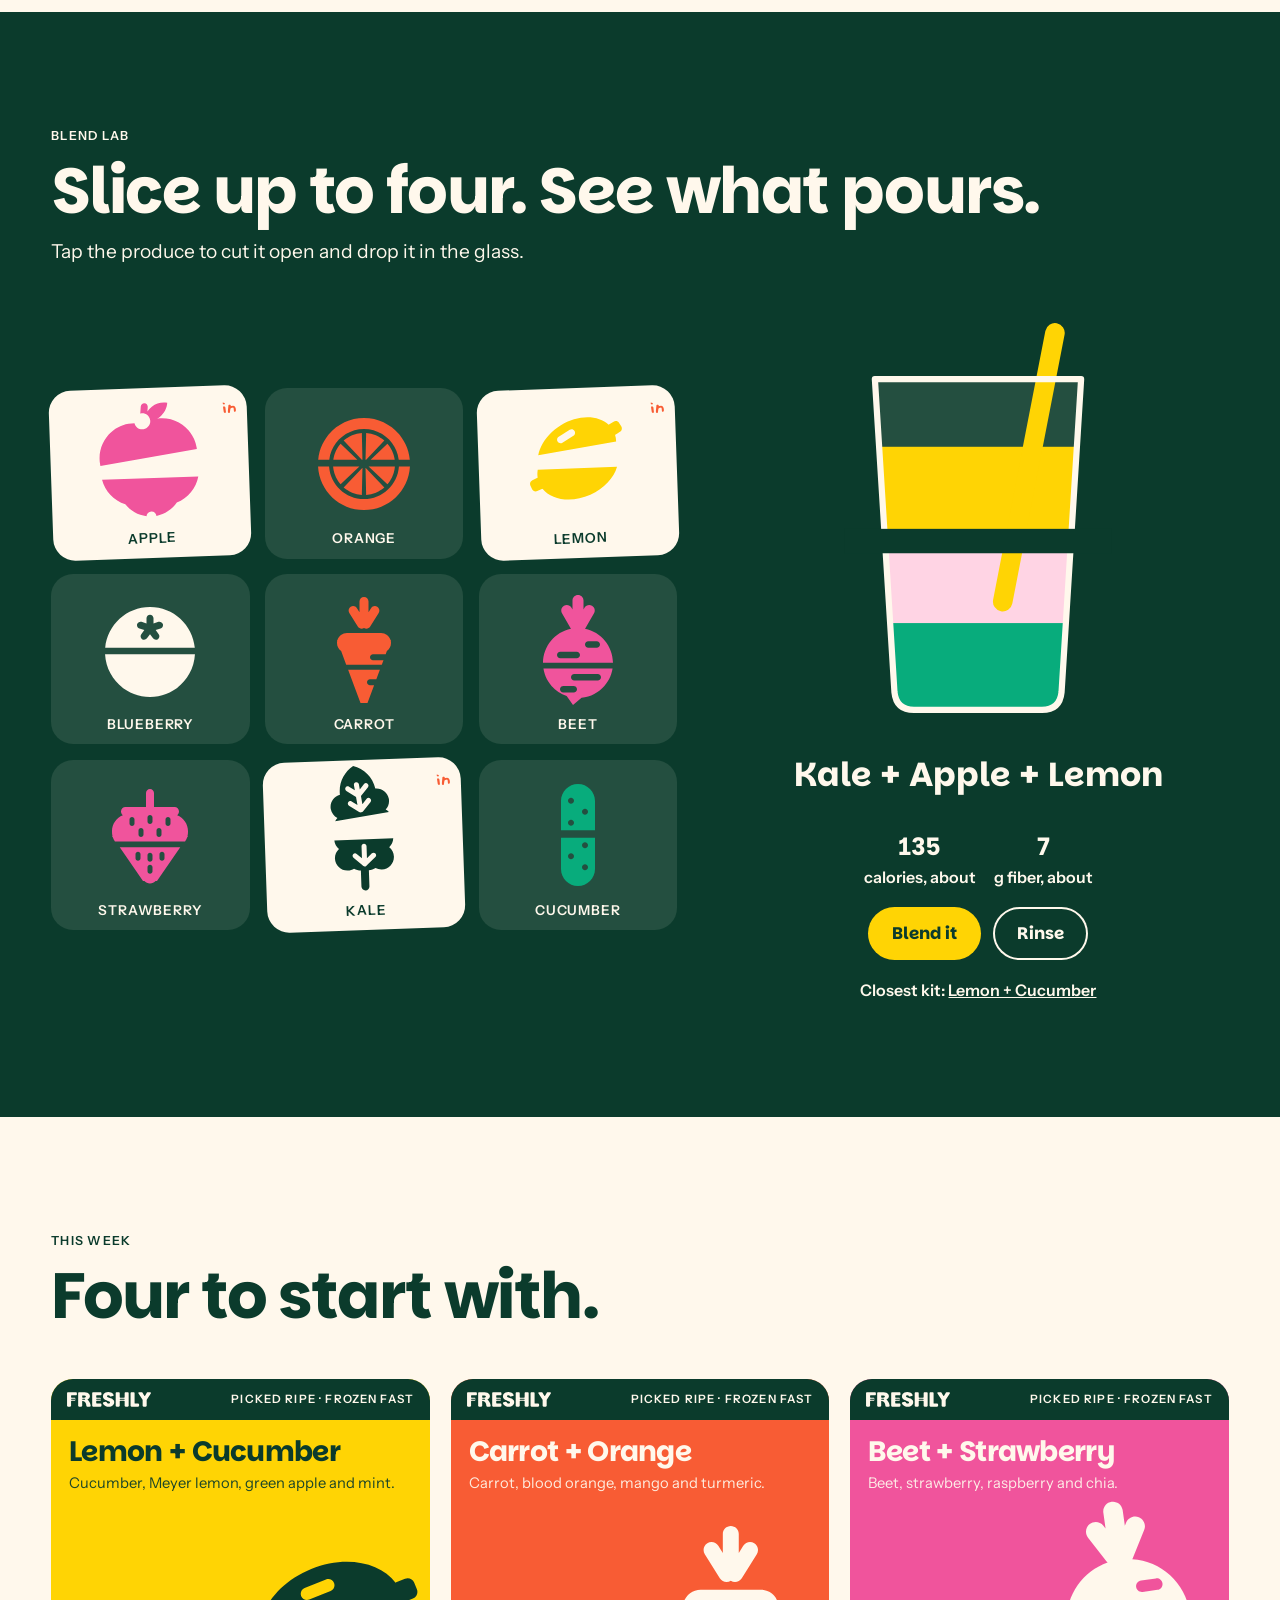
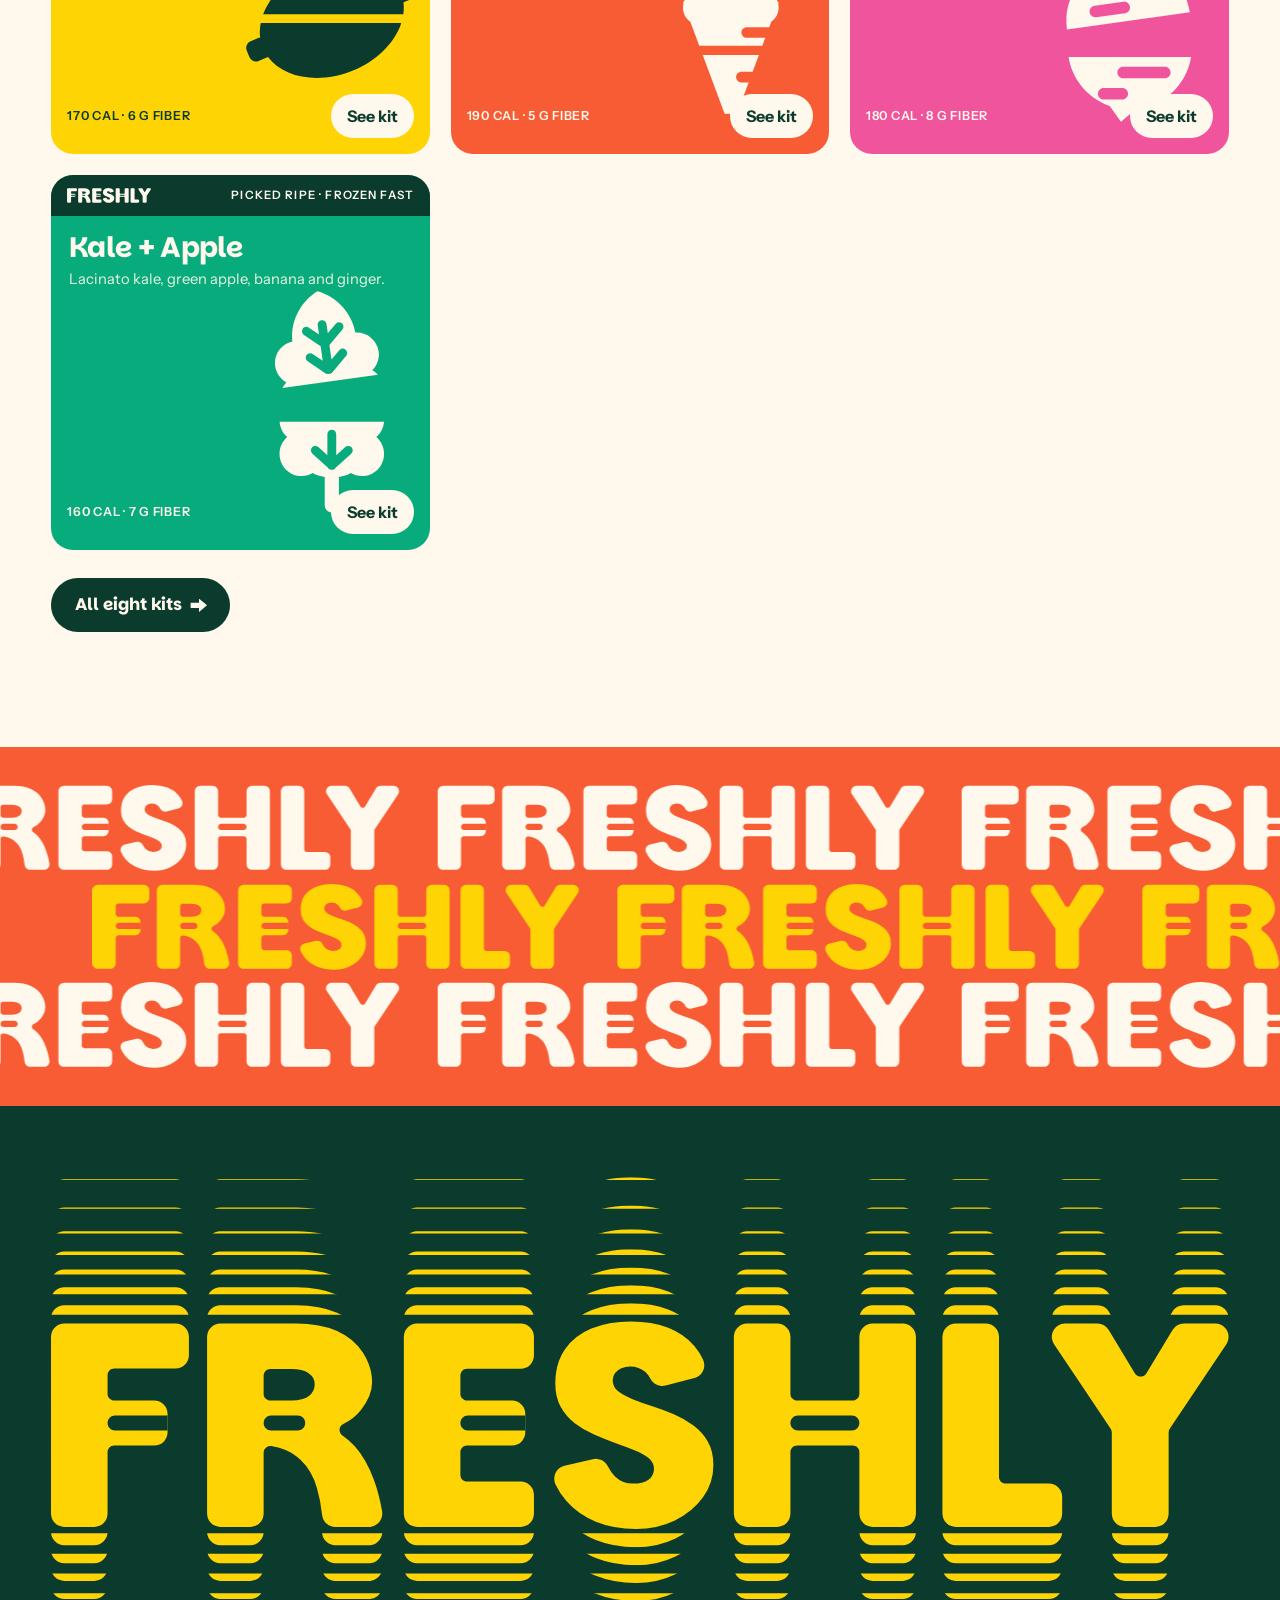
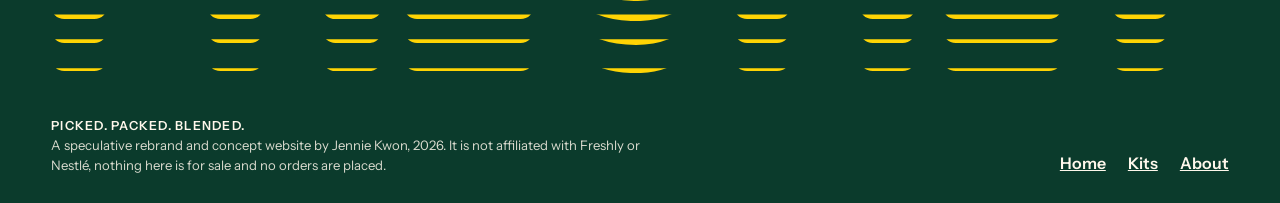
==== commit a806933b: "Landing page: remove the yellow concept strip Kits and About keep it; the landing footer still carri" ====
--- a/index.html
+++ b/index.html
@@ -8,7 +8,7 @@
 <link rel="preconnect" href="https://fonts.googleapis.com">
 <link rel="preconnect" href="https://fonts.gstatic.com" crossorigin>
 <link rel="stylesheet" href="https://fonts.googleapis.com/css2?family=Instrument+Sans:ital,wght@0,400..700;1,400..700&family=Mansalva&family=Parkinsans:wght@300..800&display=swap">
-<link rel="stylesheet" href="css/site.css?v=20261005e">
+<link rel="stylesheet" href="css/site.css?v=20261005f">
 </head>
 <body>
 
@@ -80,8 +80,8 @@
 </main>
 
 <script src="https://cdnjs.cloudflare.com/ajax/libs/gsap/3.12.5/gsap.min.js"></script>
-<script src="js/assets.js?v=20261005e"></script>
-<script src="js/fresh.js?v=20261005e"></script>
-<script src="js/home.js?v=20261005e"></script>
+<script src="js/assets.js?v=20261005f"></script>
+<script src="js/fresh.js?v=20261005f"></script>
+<script src="js/home.js?v=20261005f"></script>
 </body>
 </html>
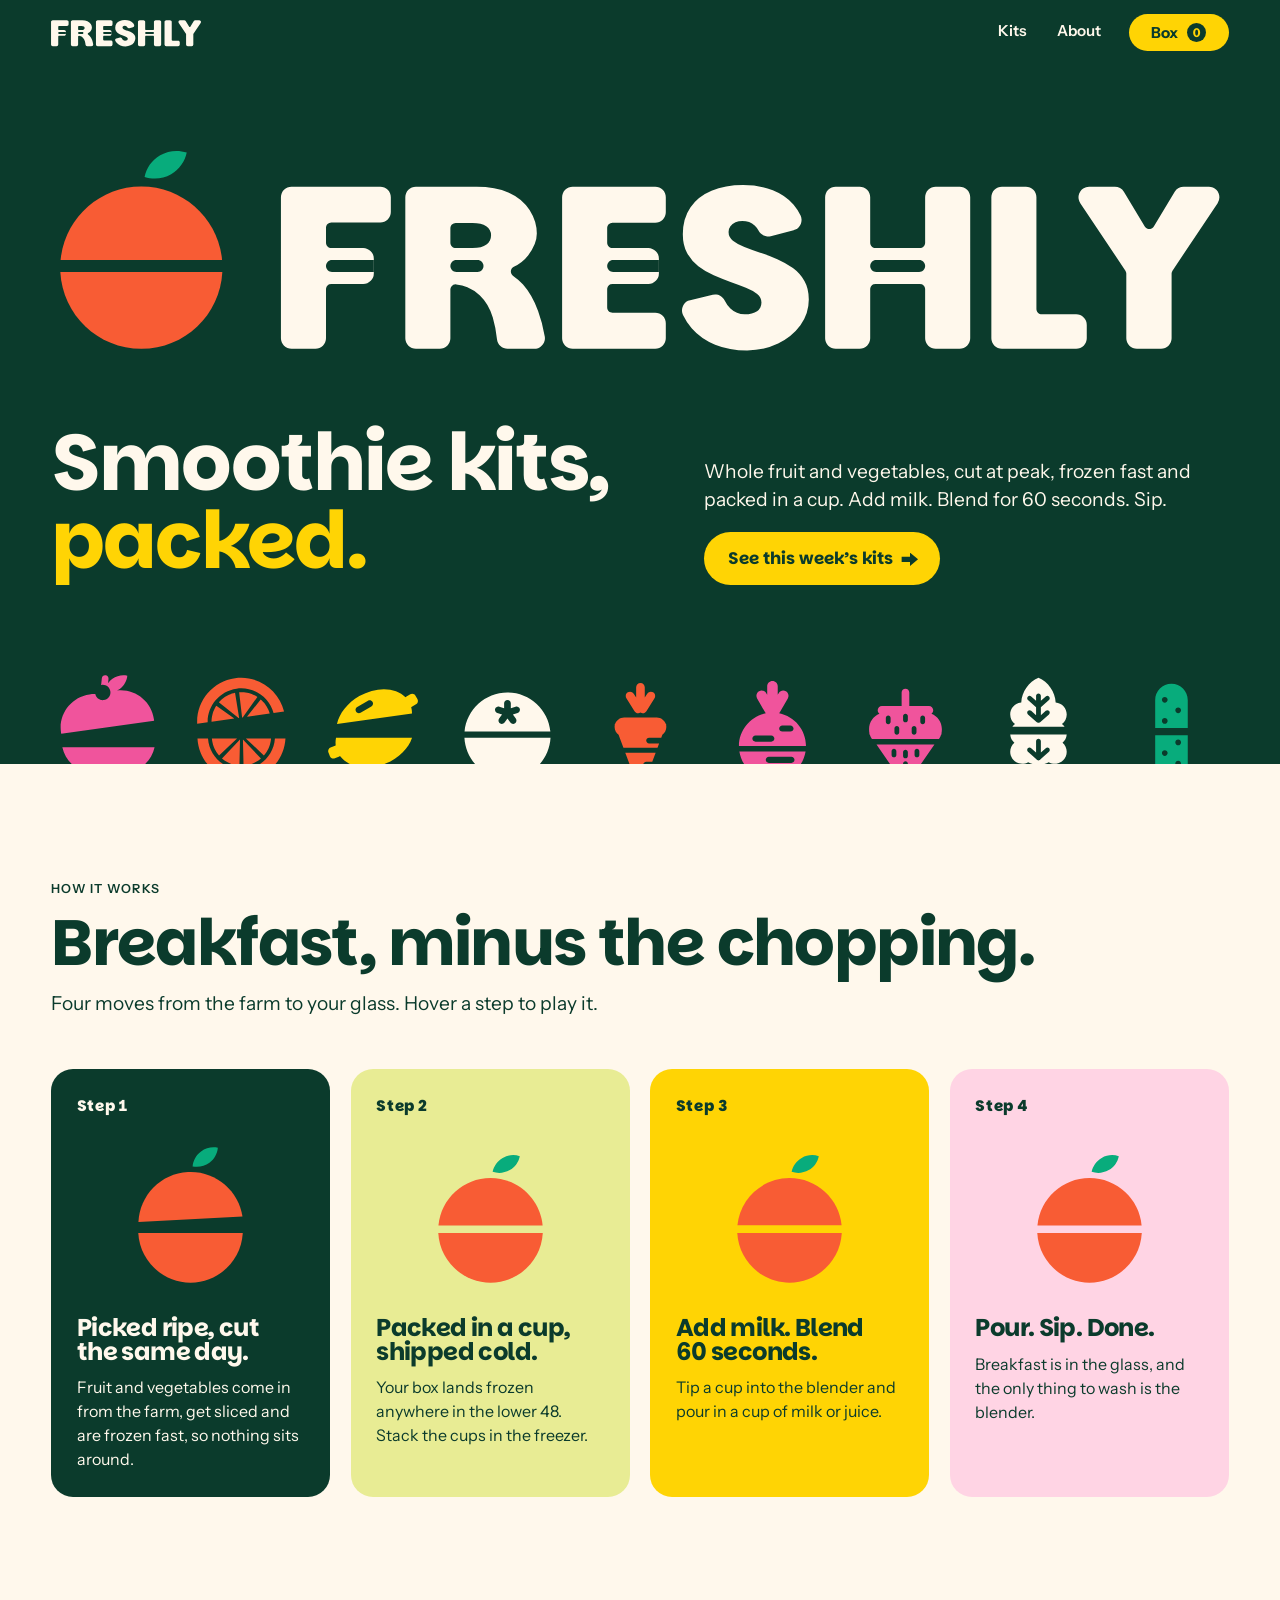
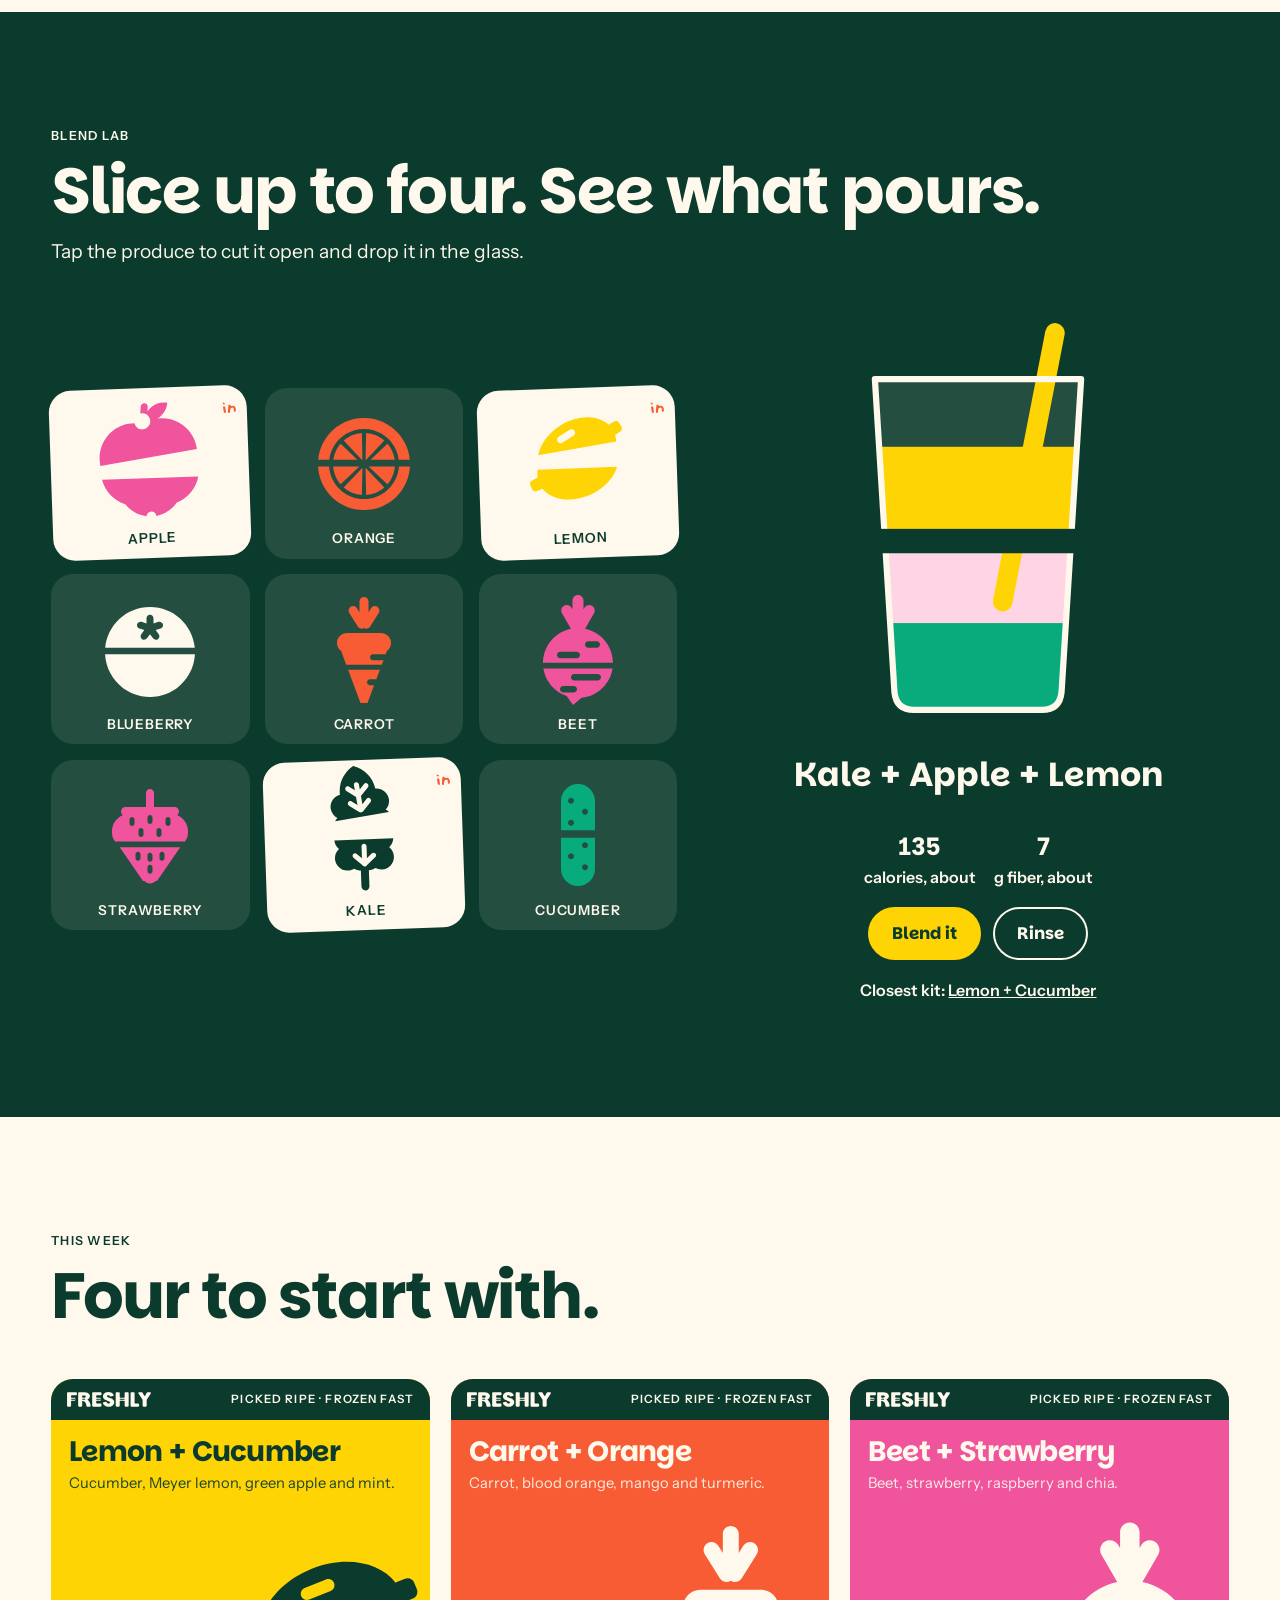
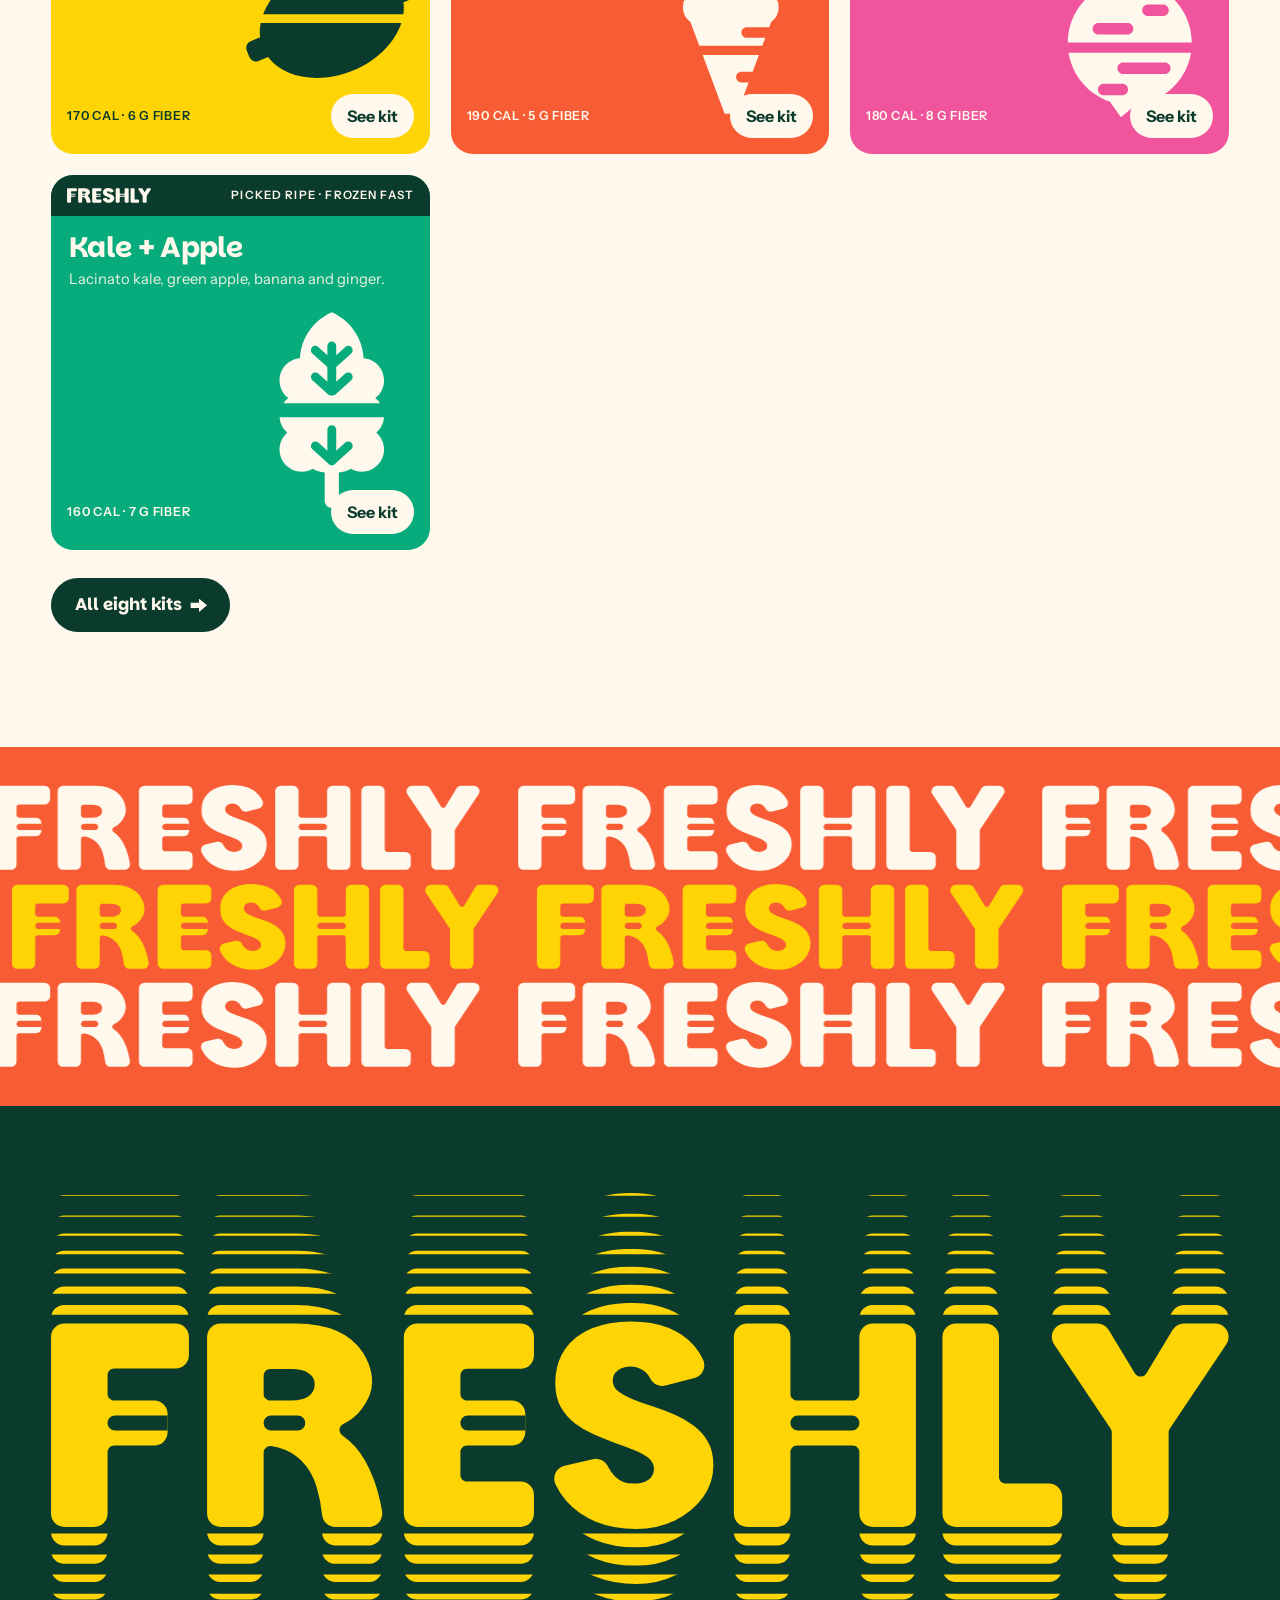
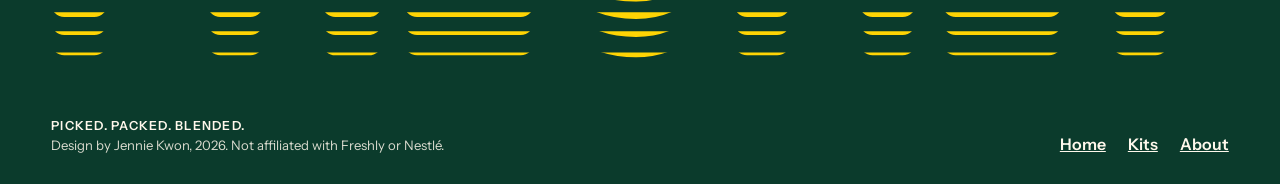
==== commit 4c510d45: "Read like a launched brand: ingredients, net weight and storage on kits; drop concept strip Co-Autho" ====
--- a/index.html
+++ b/index.html
@@ -4,11 +4,11 @@
 <meta charset="utf-8">
 <meta name="viewport" content="width=device-width, initial-scale=1, viewport-fit=cover">
 <title>Freshly Smoothie Kits</title>
-<meta name="description" content="Freshly smoothie kits: whole fruit and vegetables, cut at peak, frozen fast. A speculative rebrand by Jennie Kwon.">
+<meta name="description" content="Freshly smoothie kits: whole fruit and vegetables, cut at peak, frozen fast. Add milk, blend for 60 seconds, sip.">
 <link rel="preconnect" href="https://fonts.googleapis.com">
 <link rel="preconnect" href="https://fonts.gstatic.com" crossorigin>
 <link rel="stylesheet" href="https://fonts.googleapis.com/css2?family=Instrument+Sans:ital,wght@0,400..700;1,400..700&family=Mansalva&family=Parkinsans:wght@300..800&display=swap">
-<link rel="stylesheet" href="css/site.css?v=20261005f">
+<link rel="stylesheet" href="css/site.css?v=20261027a">
 </head>
 <body>
 
@@ -80,8 +80,8 @@
 </main>
 
 <script src="https://cdnjs.cloudflare.com/ajax/libs/gsap/3.12.5/gsap.min.js"></script>
-<script src="js/assets.js?v=20261005f"></script>
-<script src="js/fresh.js?v=20261005f"></script>
-<script src="js/home.js?v=20261005f"></script>
+<script src="js/assets.js?v=20261027a"></script>
+<script src="js/fresh.js?v=20261027a"></script>
+<script src="js/home.js?v=20261027a"></script>
 </body>
 </html>
--- a/css/site.css
+++ b/css/site.css
@@ -337,3 +337,5 @@
 @media (prefers-reduced-motion: reduce) {
   *, *::before, *::after { animation-duration: .001s !important; transition-duration: .001s !important; scroll-behavior: auto !important; }
 }
+
+.label-fine { font-size: .82rem; line-height: 1.45; opacity: .78; max-width: 46ch; }
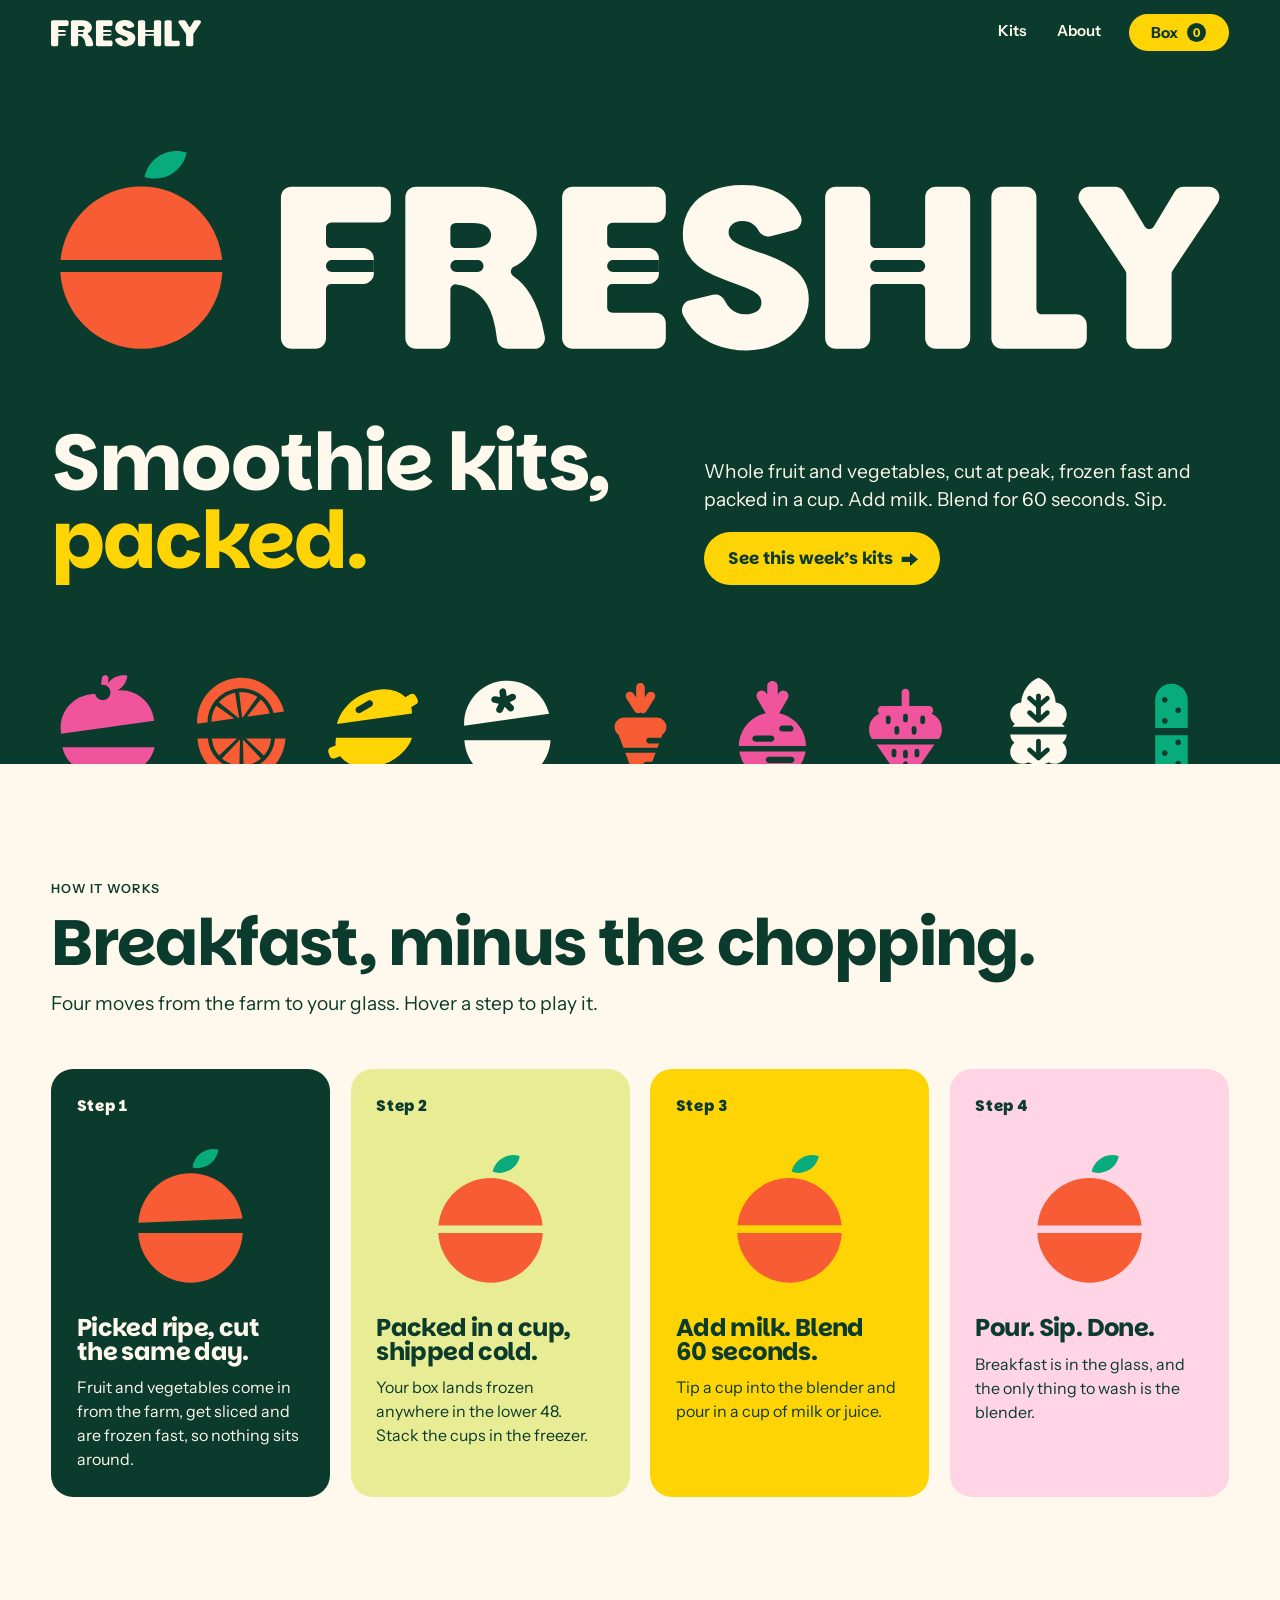
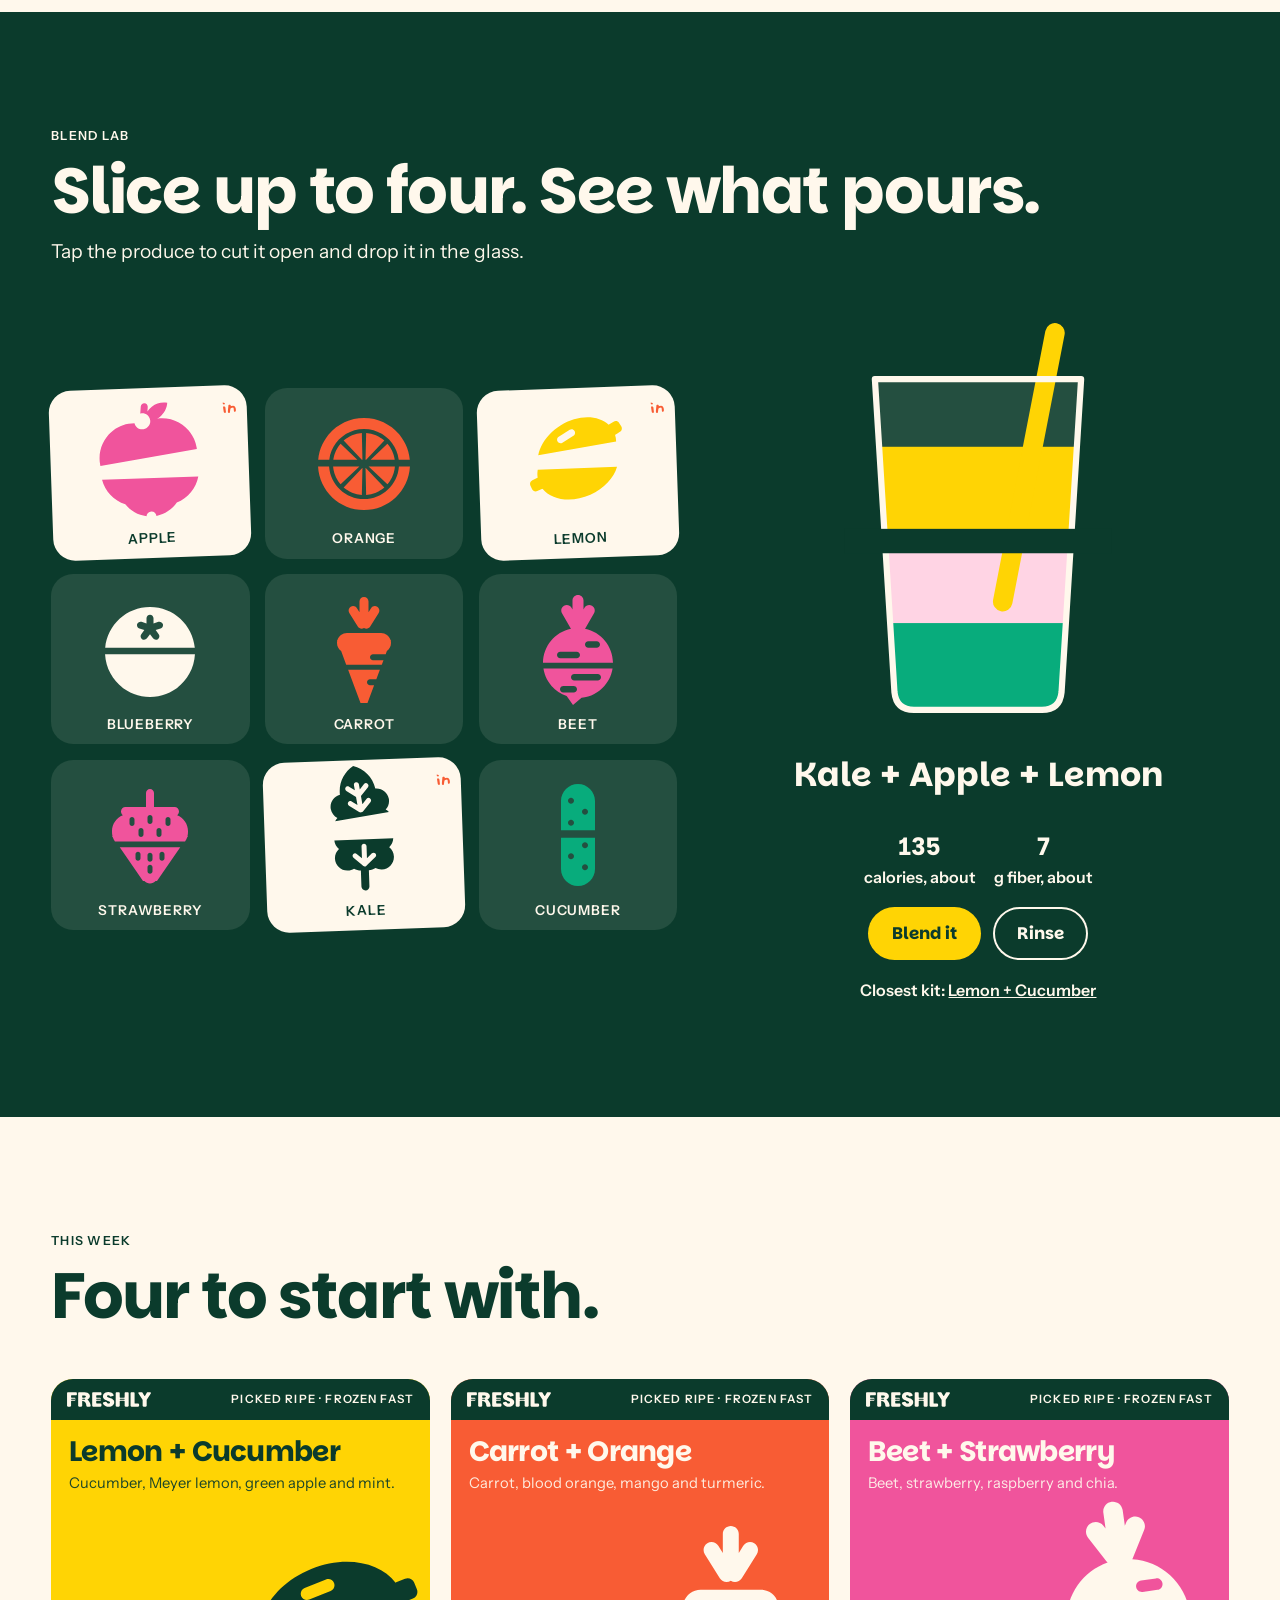
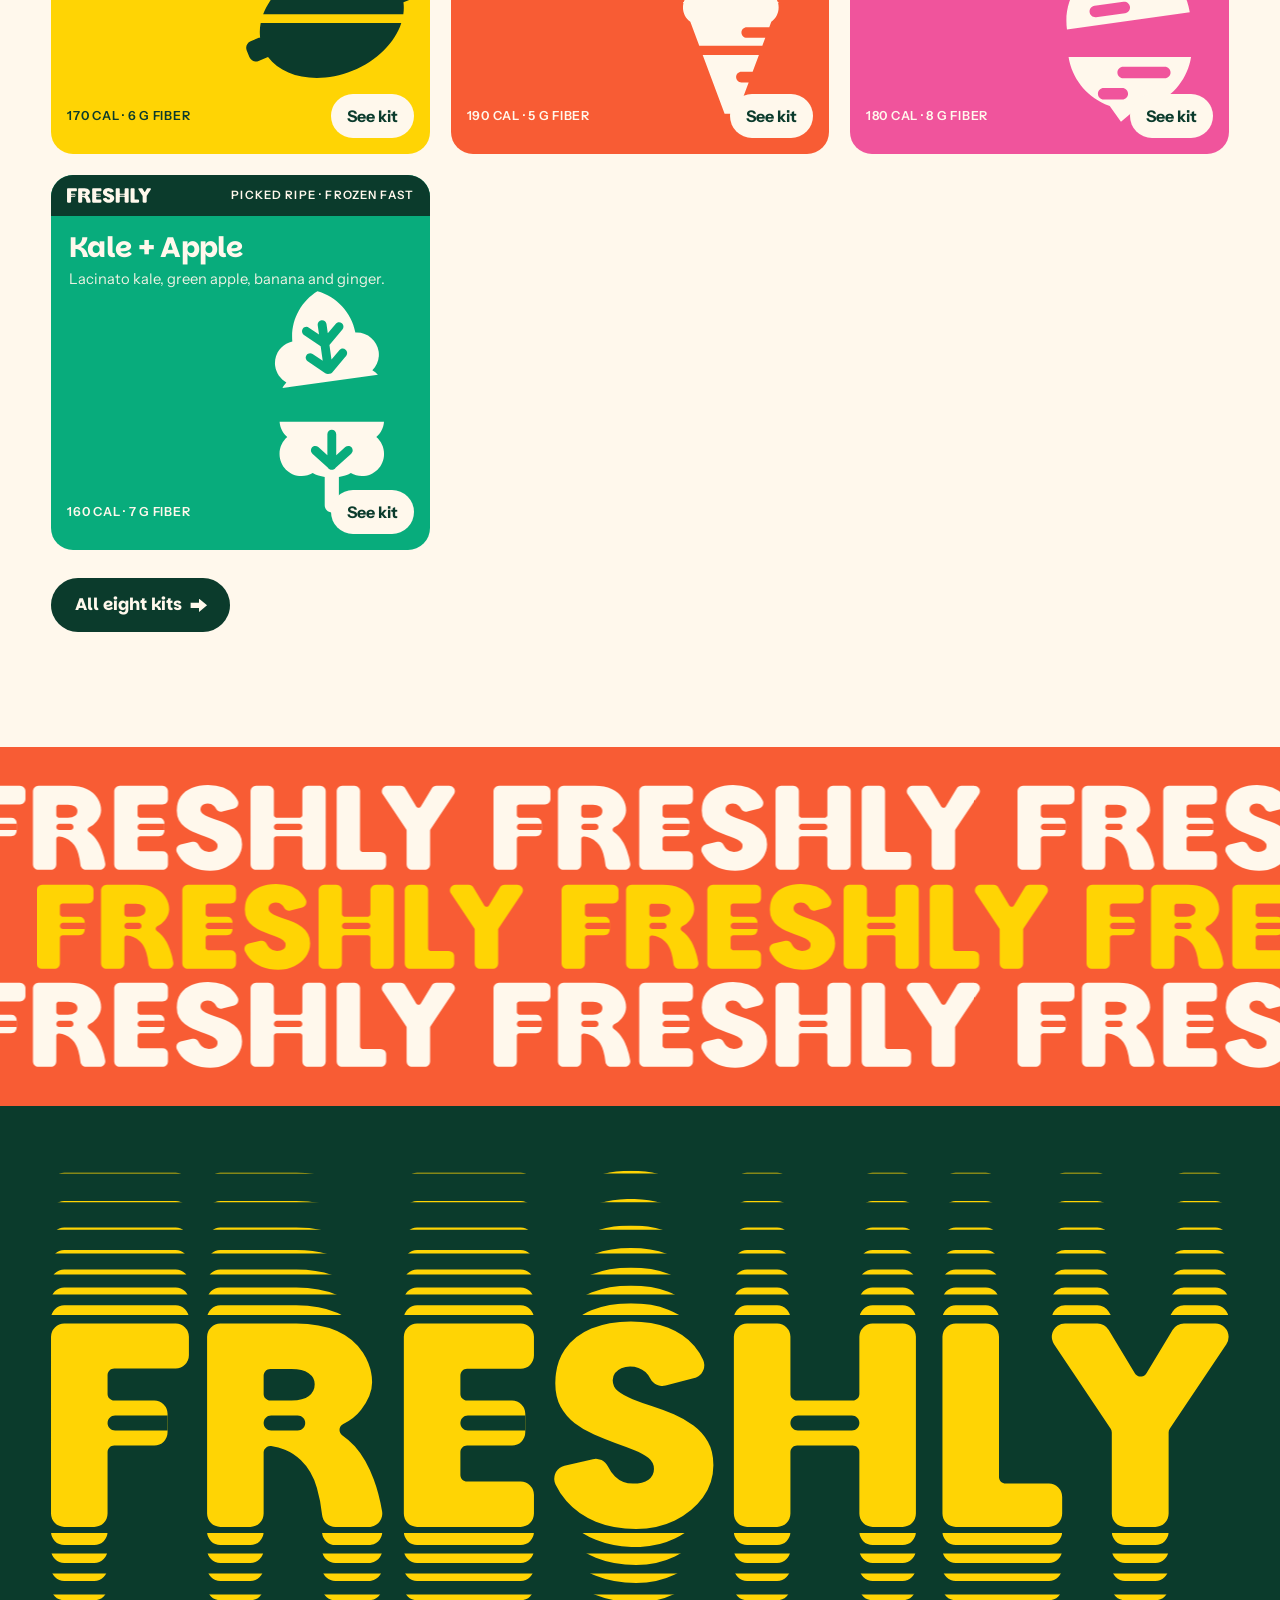
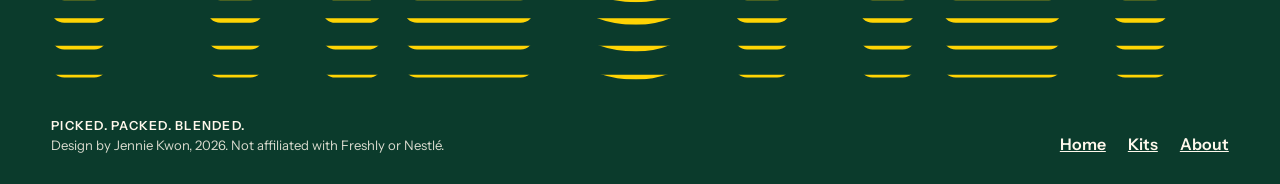
==== commit 2cb14ee5: "About: credit line with portfolio link at the bottom Co-Authored-By: Claude Opus 5.5 <noreply@anthro" ====
--- a/index.html
+++ b/index.html
@@ -8,7 +8,7 @@
 <link rel="preconnect" href="https://fonts.googleapis.com">
 <link rel="preconnect" href="https://fonts.gstatic.com" crossorigin>
 <link rel="stylesheet" href="https://fonts.googleapis.com/css2?family=Instrument+Sans:ital,wght@0,400..700;1,400..700&family=Mansalva&family=Parkinsans:wght@300..800&display=swap">
-<link rel="stylesheet" href="css/site.css?v=20261027a">
+<link rel="stylesheet" href="css/site.css?v=20261027b">
 </head>
 <body>
 
@@ -80,8 +80,8 @@
 </main>
 
 <script src="https://cdnjs.cloudflare.com/ajax/libs/gsap/3.12.5/gsap.min.js"></script>
-<script src="js/assets.js?v=20261027a"></script>
-<script src="js/fresh.js?v=20261027a"></script>
-<script src="js/home.js?v=20261027a"></script>
+<script src="js/assets.js?v=20261027b"></script>
+<script src="js/fresh.js?v=20261027b"></script>
+<script src="js/home.js?v=20261027b"></script>
 </body>
 </html>
--- a/css/site.css
+++ b/css/site.css
@@ -310,6 +310,8 @@
 .site-foot .echo { width: 100%; display: block; height: auto; overflow: visible; }
 .foot-grid { display: flex; flex-wrap: wrap; gap: 16px 40px; justify-content: space-between; align-items: end; }
 .foot-grid nav { display: flex; gap: 22px; font-weight: 600; }
+.site-foot .foot-credit { margin: 0; padding-top: 18px; border-top: 1px solid color-mix(in srgb, currentColor 22%, transparent); font-size: .875rem; line-height: 1.5; opacity: .85; }
+.site-foot .foot-credit a { color: inherit; text-decoration: underline; text-underline-offset: 3px; }
 .foot-grid .fine { font-size: .82rem; max-width: 46em; opacity: .85; }
 
 .toast { position: fixed; left: 50%; bottom: calc(86px + env(safe-area-inset-bottom, 0px)); translate: -50% 20px; background: var(--deep); color: var(--oat); padding: 10px 18px; border-radius: 999px; font-weight: 600; opacity: 0; pointer-events: none; transition: opacity .25s, translate .4s var(--spring); z-index: 60; }
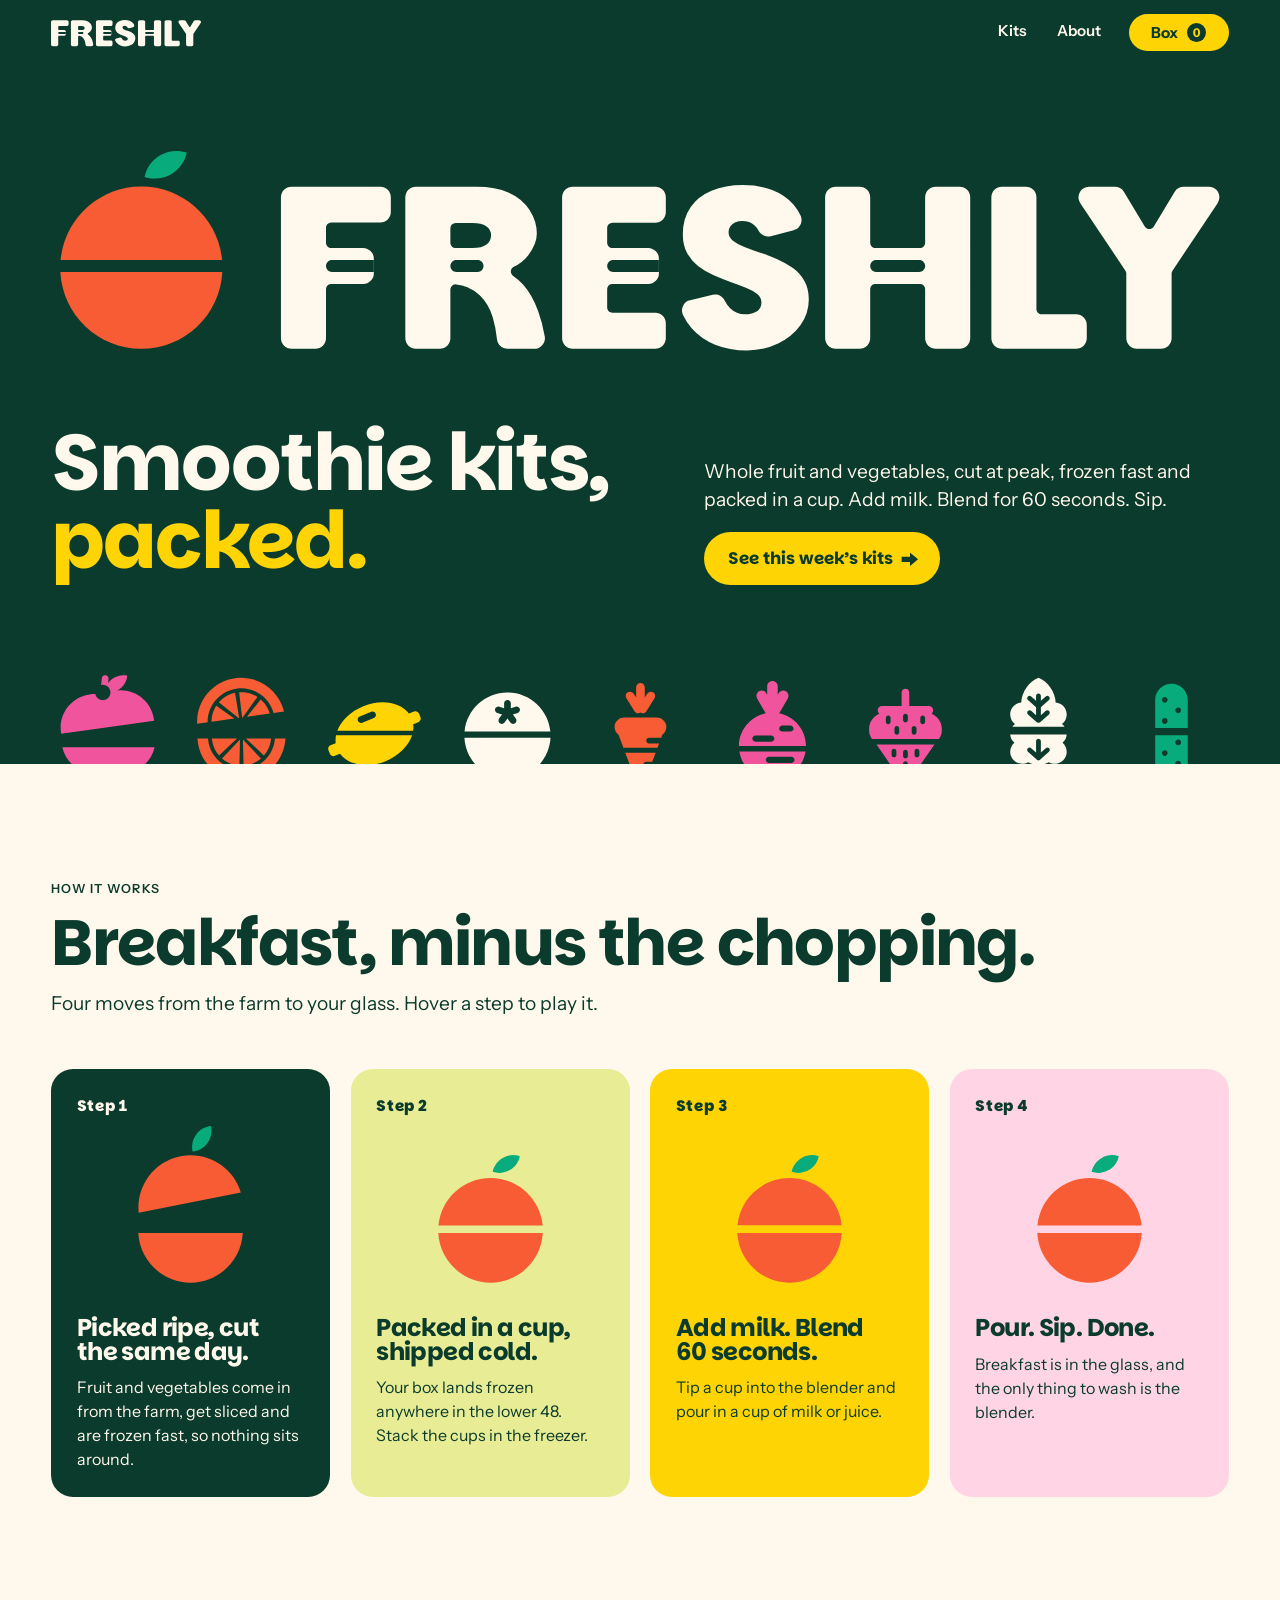
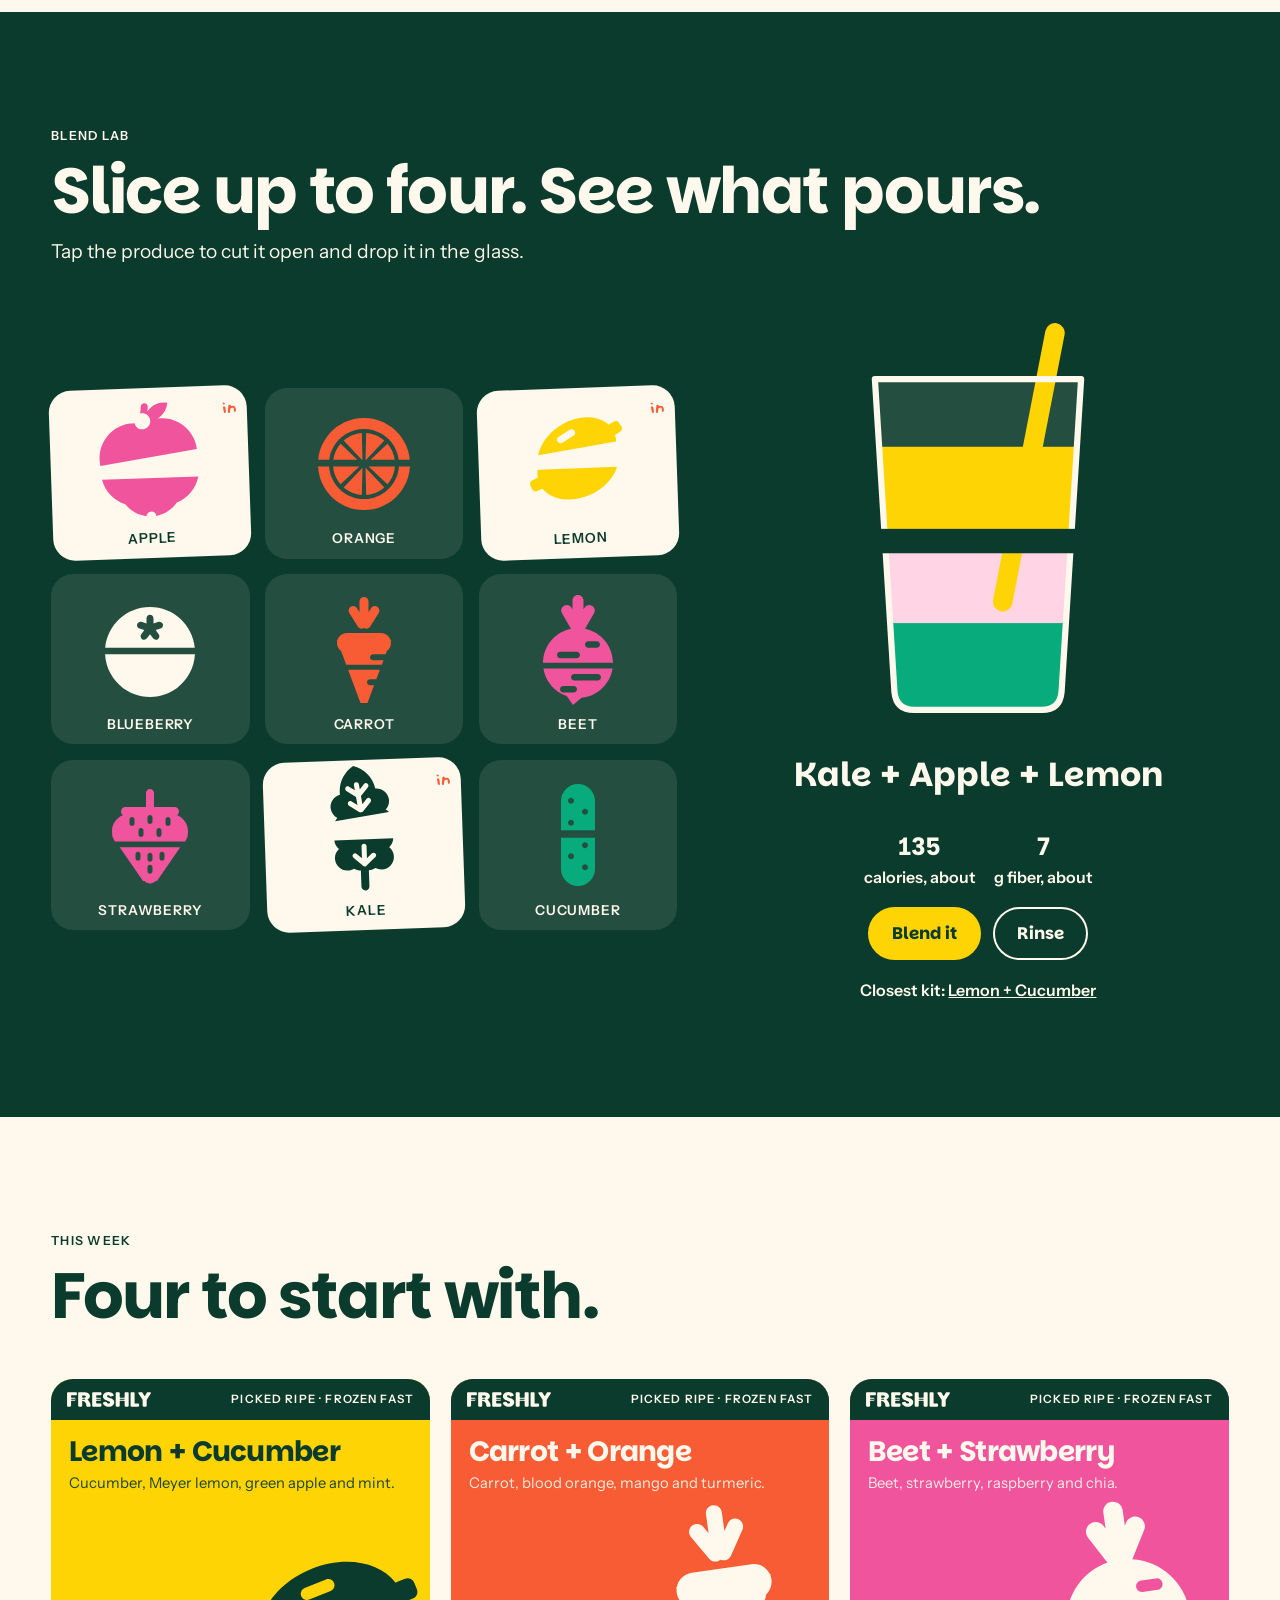
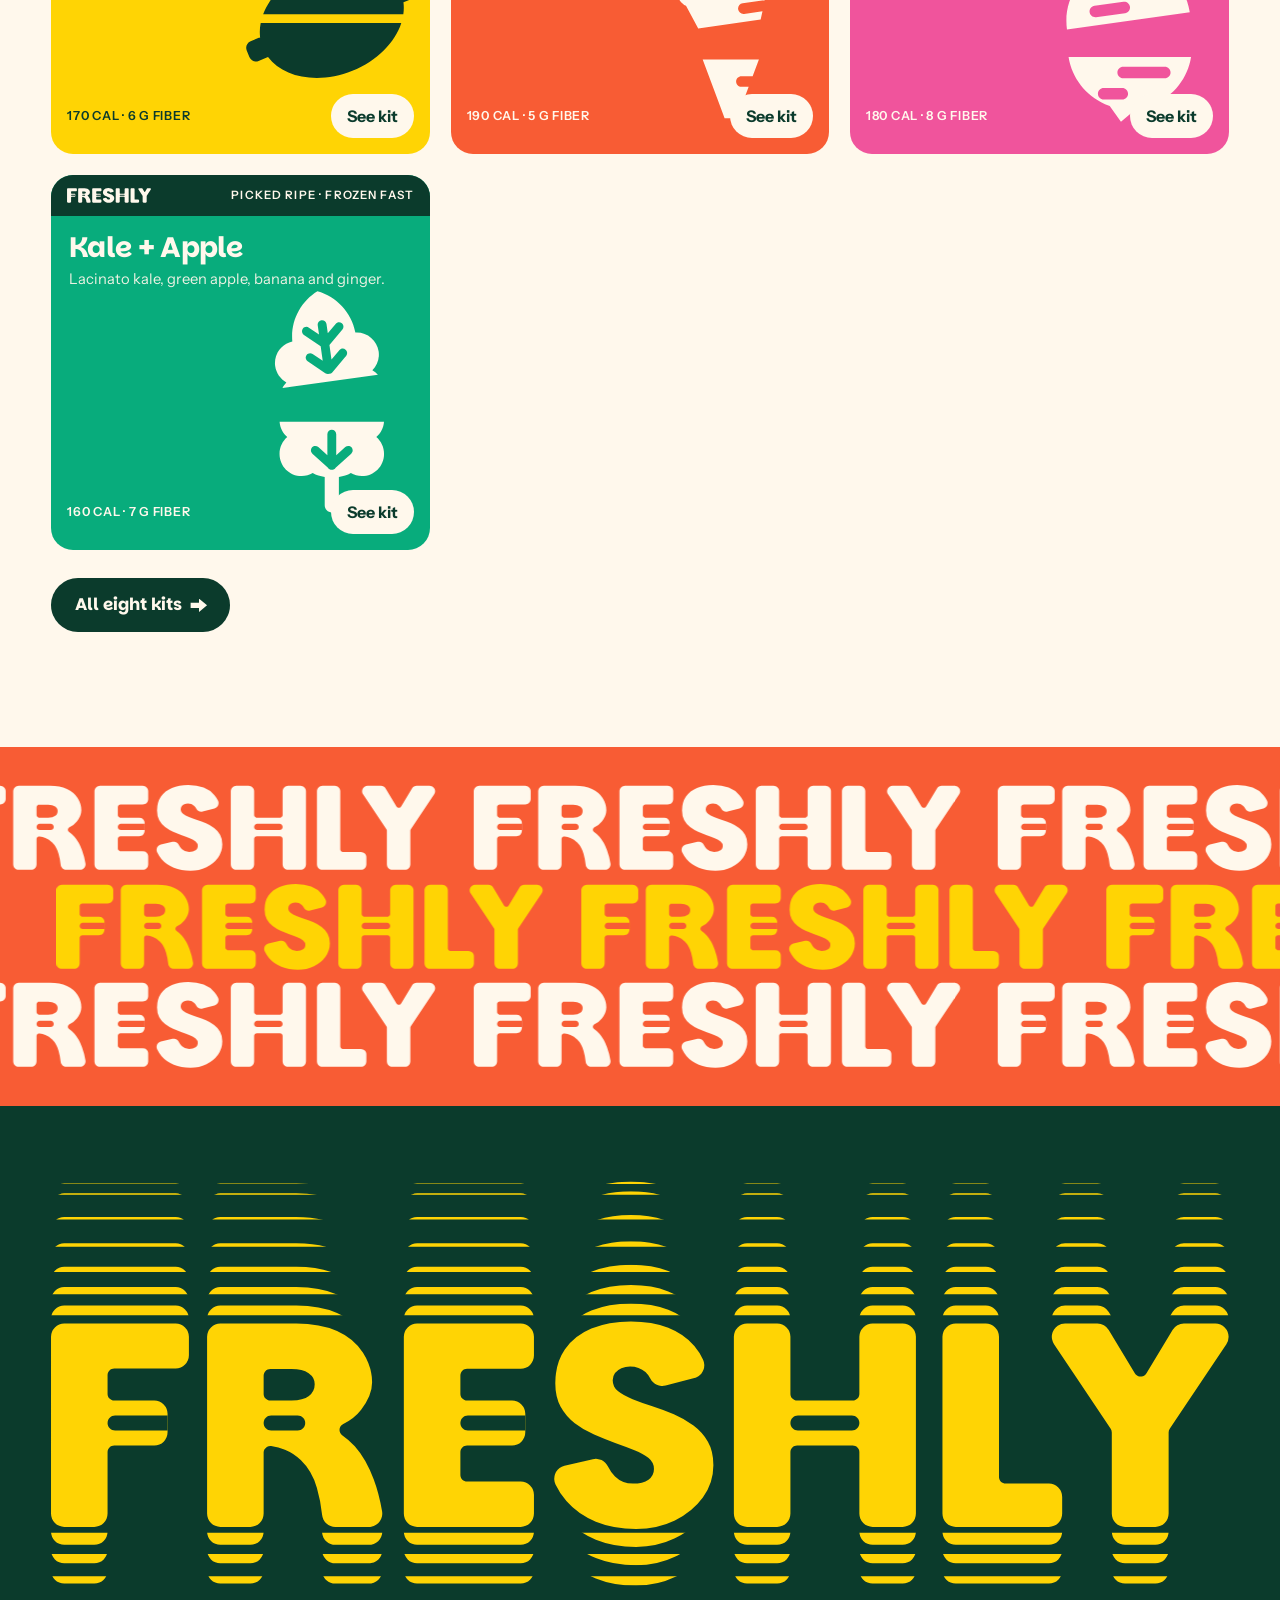
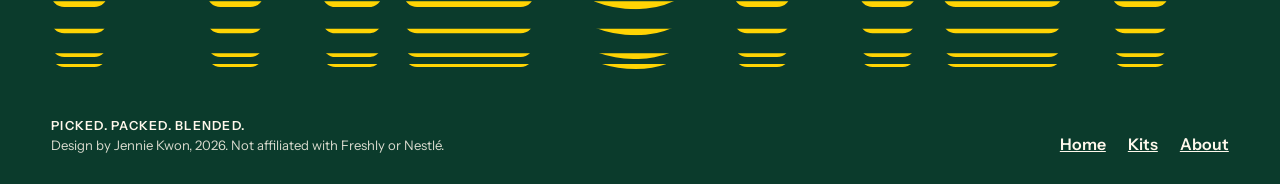
==== commit 36882796: "Favicon, Apple touch icon, web manifest and theme color Co-Authored-By: Claude Opus 5.5 <noreply@ant" ====
--- a/index.html
+++ b/index.html
@@ -3,6 +3,11 @@
 <head>
 <meta charset="utf-8">
 <meta name="viewport" content="width=device-width, initial-scale=1, viewport-fit=cover">
+<link rel="icon" href="favicon.ico" sizes="48x48">
+<link rel="icon" href="favicon.svg" type="image/svg+xml">
+<link rel="apple-touch-icon" href="apple-touch-icon.png">
+<link rel="manifest" href="site.webmanifest">
+<meta name="theme-color" content="#0B3B2C">
 <title>Freshly Smoothie Kits</title>
 <meta name="description" content="Freshly smoothie kits: whole fruit and vegetables, cut at peak, frozen fast. Add milk, blend for 60 seconds, sip.">
 <link rel="preconnect" href="https://fonts.googleapis.com">
